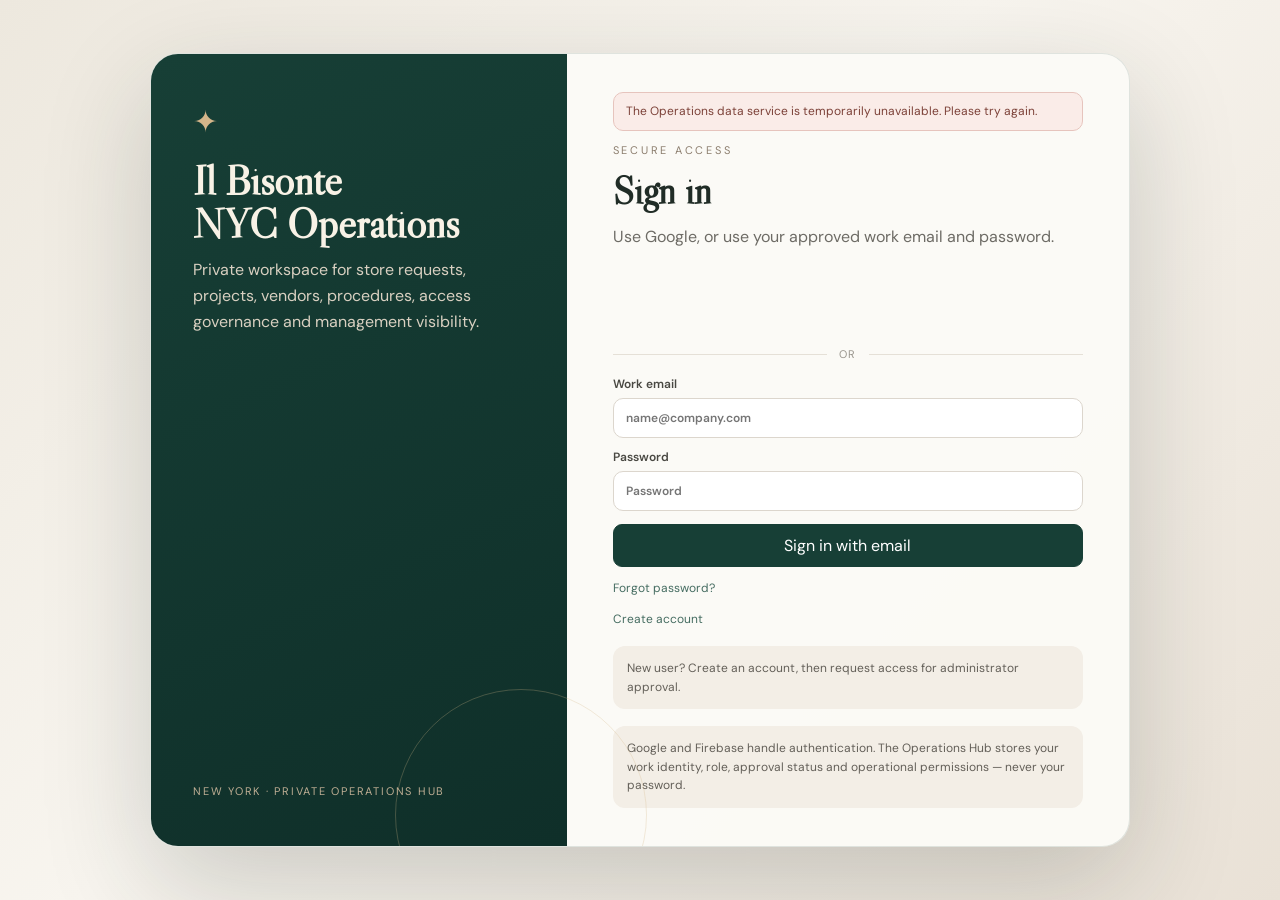
==== index.html @ 98e91f24 "Restore original Pass, Access & Users, notifications and bilingual scripts with simplified workspace" ====
<!doctype html>
<html lang="en">
<head>
  <meta charset="utf-8" />
  <meta name="viewport" content="width=device-width, initial-scale=1" />
  <meta name="theme-color" content="#173f36" />
  <meta name="mobile-web-app-capable" content="yes" />
  <meta name="apple-mobile-web-app-capable" content="yes" />
  <meta name="apple-mobile-web-app-status-bar-style" content="default" />
  <meta name="apple-mobile-web-app-title" content="IB Operations" />
  <title>Il Bisonte NYC · Store Operations</title>
  <link rel="manifest" href="/manifest.webmanifest" />
  <link rel="icon" href="/icon.svg" type="image/svg+xml" />
  <link rel="apple-touch-icon" href="/icon.svg" />
  <link rel="preconnect" href="https://fonts.googleapis.com">
  <link rel="preconnect" href="https://fonts.gstatic.com" crossorigin>
  <link href="https://fonts.googleapis.com/css2?family=DM+Sans:wght@400;500;600;700&family=Libre+Caslon+Display&display=swap" rel="stylesheet">
  <link rel="stylesheet" href="styles.css" />





  <link rel="stylesheet" href="auth.css" />



  <link rel="stylesheet" href="pm-worklog.css" />







  <link rel="stylesheet" href="notifications.css" />
  <link rel="stylesheet" href="simple-hub.css?v=3" />
</head>
<body>
  <div id="app" class="app-shell">
    <aside class="sidebar">
      <div class="brand">
        <div class="brand-mark">✦</div>
        <div class="brand-name">IL BISONTE</div>
        <div class="brand-sub">NEW YORK</div>
      </div>
      <nav id="sidebarNav" class="sidebar-nav"></nav>
      <div class="sidebar-foot">
        <span>Store Operations</span>
        <small>Production</small>
      </div>
    </aside>

    <main class="main-shell">
      <header class="topbar">
        <div class="search-wrap">
          <span class="search-icon">⌕</span>
          <input id="globalSearch" type="search" placeholder="Cerca attività e segnalazioni…" />
        </div>
        <div class="topbar-actions">
          <span id="environmentBadge" class="env-badge">DEMO</span>
          <label class="role-label" for="roleSelect">View as</label>
          <select id="roleSelect" class="role-select">
            <option value="store_manager">Store Manager</option>
            <option value="project_manager" selected>Project Manager</option>
            <option value="management">Management</option>
          </select>
          <div class="avatar">PF</div>
        </div>
      </header>

      <section id="pageRoot" class="page-root"></section>
    </main>
  </div>

  <div id="modalRoot"></div>
  <div id="toastRoot" class="toast-root"></div>
  <div id="authRoot"></div>

  <script src="https://accounts.google.com/gsi/client" async defer></script>
  <script src="config.js"></script>
  <script src="runtime-stability.js?v=0106"></script>
  <script src="auth.js"></script>
  <script src="signup.js"></script>
  <script src="data-provider.js"></script>

  <script src="access-provider.js"></script>
  <script src="app.js?v=0111"></script>
  <script src="startup-fast.js"></script>
  <script src="role-bootstrap.js?v=0111"></script>








  <script src="pm-worklog.js?v=0110"></script>





  <script src="notifications.js"></script>
  <script src="ui-enhancements.js"></script>
  <script src="pass-vault.js"></script>
  <script src="i18n.js"></script>
  <script src="simple-hub.js?v=3"></script>
</body>
</html>
---- styles.css ----
:root{
  --green:#173f36;--green-2:#254f45;--cream:#f5f1e8;--paper:#fbfaf6;--ink:#171717;--muted:#6f726e;--line:#e5e0d7;--cognac:#9a6039;--soft:#efe9df;--danger:#b84343;--warn:#c88b2e;--ok:#3d7b59;--shadow:0 14px 40px rgba(29,38,33,.08)
}
*{box-sizing:border-box}html,body{margin:0;min-height:100%;background:#ece7dd;color:var(--ink);font-family:'DM Sans',sans-serif}.app-shell{min-height:100vh;display:grid;grid-template-columns:228px 1fr;background:linear-gradient(135deg,#ede8de,#f8f5ef 45%,#ece6dc)}.sidebar{background:linear-gradient(180deg,#173f36,#102f29);color:#f8f2e6;padding:28px 18px 22px;display:flex;flex-direction:column;min-height:100vh;position:sticky;top:0}.brand{text-align:center;padding:8px 8px 30px;border-bottom:1px solid rgba(255,255,255,.12)}.brand-mark{font-size:26px;color:#d5b68a}.brand-name{font-family:'Libre Caslon Display',serif;font-size:24px;letter-spacing:.08em;margin-top:8px}.brand-sub{font-size:10px;letter-spacing:.35em;margin-top:5px;color:#dfd2bd}.sidebar-nav{display:flex;flex-direction:column;gap:7px;padding-top:24px}.nav-btn{border:0;background:transparent;color:#efe9dd;padding:12px 14px;border-radius:10px;text-align:left;font:inherit;display:flex;align-items:center;gap:11px;cursor:pointer}.nav-btn:hover,.nav-btn.active{background:rgba(255,255,255,.12)}.nav-icon{width:20px;text-align:center;opacity:.9}.sidebar-foot{margin-top:auto;padding:18px 10px 0;border-top:1px solid rgba(255,255,255,.12);display:flex;flex-direction:column;gap:5px;color:#d6c7b0}.sidebar-foot small{opacity:.7}.main-shell{min-width:0}.topbar{height:72px;background:rgba(251,250,246,.88);backdrop-filter:blur(12px);border-bottom:1px solid var(--line);display:flex;align-items:center;justify-content:space-between;padding:0 30px;position:sticky;top:0;z-index:8}.search-wrap{width:min(520px,48vw);position:relative}.search-wrap input{width:100%;padding:12px 16px 12px 40px;border:1px solid var(--line);border-radius:10px;background:#f8f5ef;font:inherit;outline:none}.search-wrap input:focus{border-color:#a6b7b1;box-shadow:0 0 0 3px rgba(23,63,54,.08)}.search-icon{position:absolute;left:14px;top:8px;font-size:23px;color:#6a6d69}.topbar-actions{display:flex;align-items:center;gap:10px}.env-badge{font-size:10px;letter-spacing:.18em;background:#e8e1d6;padding:7px 9px;border-radius:999px}.role-label{font-size:12px;color:var(--muted)}.role-select{border:1px solid var(--line);border-radius:9px;padding:9px 12px;background:white}.avatar{width:38px;height:38px;border-radius:50%;display:grid;place-items:center;background:#2d2f2d;color:#fff;font-weight:700}.page-root{padding:34px;max-width:1500px;margin:0 auto}.eyebrow{text-transform:uppercase;letter-spacing:.28em;font-size:11px;color:#8b7d6d;margin-bottom:8px}.page-title{font-family:'Libre Caslon Display',serif;font-size:54px;line-height:1;margin:0}.page-subtitle{margin:8px 0 0;color:#766f65}.page-head{display:flex;align-items:flex-end;justify-content:space-between;gap:20px;margin-bottom:26px}.date-card{border-left:1px solid var(--line);padding-left:20px;color:#4b4b48}.grid{display:grid;gap:16px}.grid-4{grid-template-columns:repeat(4,minmax(0,1fr))}.grid-3{grid-template-columns:repeat(3,minmax(0,1fr))}.grid-2{grid-template-columns:repeat(2,minmax(0,1fr))}.stat-card,.panel,.action-card{background:rgba(251,250,246,.92);border:1px solid var(--line);border-radius:14px;box-shadow:var(--shadow)}.stat-card{padding:20px}.stat-top{display:flex;justify-content:space-between;align-items:center}.stat-value{font-family:'Libre Caslon Display',serif;font-size:38px}.stat-label{margin-top:2px;color:#363735}.trend{font-size:12px;margin-top:11px;color:var(--muted)}.trend.up{color:var(--ok)}.trend.down{color:var(--danger)}.panel{padding:20px}.panel-head{display:flex;align-items:center;justify-content:space-between;margin-bottom:16px}.panel h3{font-family:'Libre Caslon Display',serif;font-size:25px;margin:0}.muted{color:var(--muted)}.table-wrap{overflow:auto}.data-table{width:100%;border-collapse:collapse;font-size:13px}.data-table th{font-size:11px;text-transform:uppercase;letter-spacing:.08em;color:#75766f;text-align:left;padding:10px;border-bottom:1px solid var(--line)}.data-table td{padding:12px 10px;border-bottom:1px solid var(--line)}.pill{display:inline-flex;align-items:center;padding:5px 9px;border-radius:999px;font-size:11px;font-weight:700;background:#ebe8e1}.pill.high,.pill.urgent,.pill.at-risk{background:#f6dddd;color:#873232}.pill.medium,.pill.pending{background:#f5e8c9;color:#8b681c}.pill.low,.pill.completed,.pill.on-track,.pill.resolved{background:#dfeee4;color:#2c6b49}.pill.in-progress,.pill.review{background:#e1e8ef;color:#3f5e78}.activity-list,.simple-list{list-style:none;margin:0;padding:0}.activity-item,.simple-row{display:flex;align-items:flex-start;gap:12px;padding:12px 0;border-bottom:1px solid var(--line)}.activity-item:last-child,.simple-row:last-child{border-bottom:0}.dot{width:10px;height:10px;border-radius:50%;background:var(--green);margin-top:5px;flex:0 0 auto}.row-main{flex:1}.row-title{font-weight:600}.row-sub{font-size:12px;color:var(--muted);margin-top:2px}.row-meta{font-size:11px;color:#989890}.hero-actions{display:grid;grid-template-columns:1fr 1fr;gap:16px;margin-bottom:18px}.action-card{padding:22px;cursor:pointer;transition:.2s ease;border:0;text-align:left}.action-card:hover{transform:translateY(-2px);box-shadow:0 18px 44px rgba(29,38,33,.13)}.action-card.cognac{background:linear-gradient(135deg,#9a6039,#7d492e);color:white}.action-card.green{background:linear-gradient(135deg,#274f45,#173f36);color:white}.action-title{font-family:'Libre Caslon Display',serif;font-size:28px}.action-sub{opacity:.78;margin-top:4px}.kanban{display:grid;grid-template-columns:repeat(4,minmax(220px,1fr));gap:12px;overflow:auto}.kanban-col{background:#f0ece4;border-radius:12px;padding:12px;min-height:330px}.kanban-col h4{margin:3px 3px 12px;font-size:13px}.kanban-card{background:#fff;border:1px solid var(--line);border-left:3px solid var(--green);border-radius:9px;padding:12px;margin-bottom:10px;box-shadow:0 5px 14px rgba(30,30,25,.04)}.kanban-title{font-weight:700;font-size:13px}.kanban-sub{font-size:11px;color:var(--muted);margin:4px 0 9px}.workflow{display:flex;align-items:flex-start;justify-content:space-between;gap:10px;overflow:auto;padding:6px 0}.workflow-step{min-width:105px;text-align:center}.workflow-circle{width:48px;height:48px;border-radius:50%;display:grid;place-items:center;background:var(--green);color:#fff;margin:0 auto 8px;font-weight:700}.workflow-step span{font-size:12px;font-weight:700}.workflow-step small{display:block;color:var(--muted);margin-top:3px}.workflow-arrow{padding-top:17px;color:#9c9589}.empty{padding:30px;text-align:center;color:var(--muted)}.toolbar{display:flex;gap:9px;flex-wrap:wrap}.btn{border:1px solid var(--line);background:#fff;color:#252723;padding:10px 14px;border-radius:9px;font:inherit;cursor:pointer}.btn:hover{background:#f4f1ea}.btn.primary{background:var(--green);border-color:var(--green);color:#fff}.btn.cognac{background:var(--cognac);border-color:var(--cognac);color:#fff}.modal-backdrop{position:fixed;inset:0;background:rgba(12,19,16,.55);display:grid;place-items:center;padding:20px;z-index:50}.modal{width:min(680px,94vw);background:#fbfaf6;border-radius:16px;box-shadow:0 25px 80px rgba(0,0,0,.28);padding:24px}.modal-head{display:flex;justify-content:space-between;align-items:center;margin-bottom:18px}.modal h2{font-family:'Libre Caslon Display',serif;font-size:34px;margin:0}.icon-btn{border:0;background:transparent;font-size:24px;cursor:pointer}.form-grid{display:grid;grid-template-columns:1fr 1fr;gap:14px}.field{display:flex;flex-direction:column;gap:7px}.field.full{grid-column:1/-1}.field label{font-size:12px;font-weight:700;color:#555750}.field input,.field select,.field textarea{border:1px solid var(--line);border-radius:9px;padding:11px 12px;font:inherit;background:white}.field textarea{min-height:120px;resize:vertical}.modal-actions{display:flex;justify-content:flex-end;gap:9px;margin-top:20px}.toast-root{position:fixed;right:24px;bottom:24px;z-index:80}.toast{background:#173f36;color:white;padding:12px 16px;border-radius:10px;box-shadow:var(--shadow);margin-top:8px}.metric-row{display:grid;grid-template-columns:repeat(3,1fr);gap:14px}.metric-box{background:#f3eee6;border-radius:12px;padding:16px}.metric-box strong{font-family:'Libre Caslon Display',serif;font-size:30px}.split{display:grid;grid-template-columns:1.35fr 1fr;gap:16px}.store-card{background:linear-gradient(140deg,#f1e6d9,#f7f4ed);padding:18px;border-radius:12px;border:1px solid var(--line)}.store-badge{display:inline-flex;gap:7px;align-items:center;font-size:12px}.store-badge i{width:8px;height:8px;background:var(--ok);border-radius:50%}.decision-banner{padding:14px;border-radius:10px;background:#f6e8d5;border:1px solid #ead0ae;margin-bottom:10px}.decision-banner strong{display:block}.footer-note{margin-top:24px;color:#8b8b85;font-size:11px;text-transform:uppercase;letter-spacing:.14em}
@media(max-width:1100px){.grid-4{grid-template-columns:repeat(2,1fr)}.split{grid-template-columns:1fr}.kanban{grid-template-columns:repeat(2,minmax(260px,1fr))}}@media(max-width:760px){.app-shell{grid-template-columns:1fr}.sidebar{position:relative;min-height:auto}.sidebar-nav{display:grid;grid-template-columns:repeat(2,1fr)}.topbar{position:relative;padding:10px 16px;height:auto;gap:12px;align-items:stretch;flex-direction:column}.search-wrap{width:100%}.page-root{padding:20px}.page-head{align-items:flex-start;flex-direction:column}.page-title{font-size:42px}.grid-4,.grid-3,.grid-2,.hero-actions,.form-grid,.metric-row{grid-template-columns:1fr}.kanban{grid-template-columns:1fr}.topbar-actions{justify-content:space-between;flex-wrap:wrap}}
---- auth.css ----
/* v0.6 authentication and access gate */
.auth-overlay{position:fixed;inset:0;z-index:1000;background:linear-gradient(135deg,#ede8de 0%,#f8f5ef 45%,#e9e1d6 100%);display:grid;place-items:center;padding:24px}.auth-shell{width:min(980px,96vw);min-height:590px;background:rgba(251,250,246,.97);border:1px solid rgba(23,63,54,.12);border-radius:28px;box-shadow:0 36px 110px rgba(29,38,33,.20);display:grid;grid-template-columns:minmax(280px,.85fr) minmax(390px,1.15fr);overflow:hidden}.auth-brand{background:linear-gradient(155deg,#173f36,#0f2f29);color:#f8f2e6;padding:48px 42px;display:flex;flex-direction:column;justify-content:space-between;position:relative}.auth-brand:after{content:'';position:absolute;right:-80px;bottom:-95px;width:250px;height:250px;border:1px solid rgba(213,182,138,.28);border-radius:50%}.auth-brand-mark{font-size:30px;color:#d5b68a}.auth-brand h1{font-family:'Libre Caslon Display',serif;font-size:42px;line-height:1.02;margin:18px 0 12px}.auth-brand p{color:#d9d0c1;line-height:1.65;margin:0}.auth-brand-foot{font-size:11px;letter-spacing:.16em;text-transform:uppercase;color:#bfae94}.auth-panel{padding:46px 46px 38px;display:flex;flex-direction:column;justify-content:center}.auth-eyebrow{font-size:11px;letter-spacing:.25em;text-transform:uppercase;color:#8b7d6d;margin-bottom:10px}.auth-panel h2{font-family:'Libre Caslon Display',serif;font-size:38px;margin:0 0 10px}.auth-panel>p{color:#6d6b65;line-height:1.6;margin:0 0 24px}.auth-google-host{min-height:42px;margin:4px 0 12px}.auth-separator{display:flex;align-items:center;gap:12px;color:#99958d;font-size:11px;text-transform:uppercase;letter-spacing:.12em;margin:15px 0}.auth-separator:before,.auth-separator:after{content:'';height:1px;background:#e5e0d7;flex:1}.auth-demo-grid{display:grid;grid-template-columns:1fr 1fr;gap:10px}.auth-demo-btn{border:1px solid #dfd7cc;background:#fff;border-radius:12px;padding:13px 14px;text-align:left;cursor:pointer;font:inherit}.auth-demo-btn:hover{border-color:#9fb2aa;background:#f5f1e8}.auth-demo-btn strong{display:block;font-size:13px}.auth-demo-btn span{font-size:11px;color:#77756f}.auth-note{margin-top:17px;padding:13px 14px;border-radius:12px;background:#f3eee6;color:#635f58;font-size:12px;line-height:1.55}.auth-actions{display:flex;gap:9px;flex-wrap:wrap;margin-top:18px}.auth-actions .btn{flex:0 0 auto}.auth-user-card{display:flex;align-items:center;gap:14px;padding:16px;border:1px solid #e5e0d7;border-radius:14px;background:white;margin:10px 0}.auth-user-avatar{width:48px;height:48px;border-radius:50%;display:grid;place-items:center;background:#173f36;color:white;font-weight:700}.auth-user-main{flex:1}.auth-user-main strong{display:block}.auth-user-main span{font-size:12px;color:#77756f}.auth-status{padding:5px 9px;border-radius:999px;font-size:11px;font-weight:700}.auth-status.pending{background:#f5e8c9;color:#8b681c}.auth-status.approved{background:#dfeee4;color:#2c6b49}.auth-status.rejected{background:#f6dddd;color:#873232}.auth-config-warning{border:1px solid #e2c9a6;background:#f8efe2;padding:14px;border-radius:12px;font-size:12px;color:#705f4d;line-height:1.55}.auth-hidden{display:none!important}.auth-topbar-user{display:flex;align-items:center;gap:8px}.auth-signout{border:1px solid var(--line);background:white;border-radius:9px;padding:8px 10px;font:inherit;font-size:12px;cursor:pointer}.auth-signout:hover{background:var(--cream)}
.auth-email-form{display:grid;gap:11px}.auth-email-form label{display:grid;gap:6px;color:#494842;font-size:12px;font-weight:600}.auth-email-form input{width:100%;box-sizing:border-box;border:1px solid #dcd6cd;background:#fff;border-radius:10px;padding:11px 12px;font:inherit;color:#272722;outline:none}.auth-email-form input:focus{border-color:#779488;box-shadow:0 0 0 3px rgba(23,63,54,.08)}.auth-email-submit{width:100%;justify-content:center;margin-top:2px}.auth-reset-link{border:0;background:transparent;padding:2px 0;color:#456c61;font:inherit;font-size:12px;text-align:left;cursor:pointer}.auth-reset-link:hover{text-decoration:underline}.auth-inline-error{border:1px solid #e6c4bd;background:#faece8;color:#7c4138;border-radius:10px;padding:10px 12px;font-size:12px;line-height:1.45;margin:-8px 0 12px}.auth-loading{display:flex;align-items:center;gap:12px;padding:16px;border:1px solid #e2ddd4;background:#fff;border-radius:12px;color:#44534d}.auth-loading span{width:17px;height:17px;border-radius:50%;border:2px solid #c8d4cf;border-top-color:#173f36;animation:authspin .8s linear infinite}.auth-loading strong{font-size:13px}@keyframes authspin{to{transform:rotate(360deg)}}
@media(max-width:760px){.auth-overlay{padding:0}.auth-shell{width:100%;min-height:100vh;border-radius:0;grid-template-columns:1fr}.auth-brand{padding:30px 24px;min-height:210px}.auth-brand h1{font-size:33px}.auth-brand p{max-width:520px}.auth-brand-foot{display:none}.auth-panel{padding:30px 22px 36px;justify-content:flex-start}.auth-panel h2{font-size:32px}.auth-demo-grid{grid-template-columns:1fr}}
---- pm-worklog.css ----
.pmw-toolbar{display:flex;align-items:end;gap:12px;margin-bottom:16px;flex-wrap:wrap}.pmw-toolbar>div:first-child{display:flex;flex-direction:column;gap:6px}.pmw-toolbar label{font-size:12px;font-weight:700;color:#53605c}.pmw-toolbar select,.pmw-field input,.pmw-field select,.pmw-field textarea{border:1px solid #d9ddd9;border-radius:10px;background:#fff;padding:10px 12px;font:inherit;color:#1f2926}.pmw-toolbar select{min-width:160px}.pmw-source{display:flex;align-items:center;gap:7px;color:#6f7976;font-size:12px;margin-right:auto;padding-bottom:10px}.pmw-dot{width:8px;height:8px;border-radius:50%;background:#173f36}.pmw-kpis{display:grid;grid-template-columns:repeat(4,minmax(0,1fr));gap:12px;margin-bottom:16px}.pmw-kpi{background:#fff;border:1px solid #e2e4e0;border-radius:16px;padding:18px;box-shadow:0 5px 18px rgba(22,50,44,.05)}.pmw-kpi span{display:block;color:#68736f;font-size:12px;font-weight:700;text-transform:uppercase;letter-spacing:.04em}.pmw-kpi strong{display:block;font-size:29px;line-height:1.05;color:#173f36;margin:7px 0}.pmw-kpi small{color:#7b8581}.pmw-grid{display:grid;grid-template-columns:minmax(0,2.7fr) minmax(260px,1fr);gap:16px}.pmw-side{align-self:start}.pmw-table-wrap{overflow:auto}.pmw-table{width:100%;border-collapse:collapse;min-width:970px}.pmw-table th{font-size:11px;text-transform:uppercase;letter-spacing:.04em;color:#68736f;text-align:left;border-bottom:1px solid #e5e7e4;padding:11px 10px}.pmw-table td{padding:13px 10px;border-bottom:1px solid #eef0ed;vertical-align:top;font-size:13px}.pmw-table td small{display:block;color:#7c8582;margin-top:4px;max-width:270px}.pmw-chip{display:inline-flex;background:#edf3f0;border-radius:999px;padding:4px 8px;color:#173f36;font-size:11px;font-weight:700;white-space:nowrap}.pmw-actions{display:flex;gap:6px}.pmw-actions .btn{padding:6px 8px;font-size:11px}.pmw-break-row{display:flex;justify-content:space-between;gap:12px;padding:11px 0;border-bottom:1px solid #eceeeb;color:#525d59}.pmw-break-row strong{color:#173f36}.pmw-note{margin-top:20px;background:#f7f4ed;border:1px solid #e8dfcf;border-radius:12px;padding:14px}.pmw-note strong{color:#7a4a2f}.pmw-note p{font-size:12px;color:#6b655f;line-height:1.5;margin:6px 0 0}.pmw-empty,.pmw-loading,.pmw-error{padding:24px;text-align:center;color:#77807d}.pmw-error{color:#8b2e2e}.pmw-modal{position:fixed;inset:0;background:rgba(14,26,22,.54);display:flex;align-items:center;justify-content:center;padding:20px;z-index:9999}.pmw-modal-card{width:min(860px,100%);max-height:92vh;overflow:auto;background:#fbfbf8;border-radius:20px;box-shadow:0 24px 70px rgba(0,0,0,.25);padding:22px}.pmw-modal-head{display:flex;justify-content:space-between;align-items:start;margin-bottom:18px}.pmw-modal-head h2{margin:4px 0 0;color:#173f36}.pmw-close{border:0;background:#ecefeb;border-radius:50%;width:36px;height:36px;font-size:24px;cursor:pointer;color:#46504c}.pmw-form{display:grid;grid-template-columns:repeat(2,minmax(0,1fr));gap:13px}.pmw-field{display:flex;flex-direction:column;gap:6px}.pmw-field.wide{grid-column:1/-1}.pmw-field>span{font-size:12px;font-weight:700;color:#58635f}.pmw-field textarea{resize:vertical}.pmw-form-actions{grid-column:1/-1;display:flex;justify-content:flex-end;gap:10px;margin-top:4px;padding-top:14px;border-top:1px solid #e6e8e5}@media(max-width:1100px){.pmw-kpis{grid-template-columns:repeat(2,1fr)}.pmw-grid{grid-template-columns:1fr}.pmw-side{order:-1}}@media(max-width:640px){.pmw-kpis{grid-template-columns:1fr}.pmw-form{grid-template-columns:1fr}.pmw-field.wide{grid-column:auto}.pmw-modal{padding:0;align-items:stretch}.pmw-modal-card{max-height:100vh;border-radius:0;padding:18px}.pmw-toolbar{align-items:stretch}.pmw-toolbar .btn.primary{width:100%}.pmw-source{width:100%;padding-bottom:0}}
---- notifications.css ----
.notification-tools{display:flex;align-items:center;gap:8px}.icon-btn{position:relative;border:1px solid rgba(23,63,54,.16);background:#fff;color:#173f36;border-radius:12px;min-width:40px;height:40px;padding:0 12px;display:inline-flex;align-items:center;justify-content:center;gap:7px;cursor:pointer;font:600 13px/1 'DM Sans',sans-serif}.icon-btn:hover{background:#f5f1e8}.notification-count{position:absolute;right:-5px;top:-5px;min-width:19px;height:19px;border-radius:50%;padding:0 5px;display:flex;align-items:center;justify-content:center;background:#9a3f31;color:#fff;font-size:10px;border:2px solid #fff}.notification-count:empty{display:none}.access-btn{white-space:nowrap}.notification-list{display:grid;gap:10px;max-height:54vh;overflow:auto;padding-right:3px}.notification-item{border:1px solid rgba(23,63,54,.12);border-radius:14px;padding:13px 14px;background:#fff;display:grid;grid-template-columns:10px 1fr auto;gap:11px;align-items:start}.notification-item.unread{background:#faf6ed;border-color:rgba(154,96,57,.25)}.notification-dot{width:8px;height:8px;border-radius:50%;background:#9a6039;margin-top:6px}.notification-item:not(.unread) .notification-dot{background:#c9c5bc}.notification-title{font-weight:700;color:#193f36;margin-bottom:4px}.notification-message{font-size:13px;color:#5e625f;line-height:1.45}.notification-time{font-size:11px;color:#8b8f8c;white-space:nowrap}.modal-actions-row{display:flex;gap:8px;justify-content:flex-end;flex-wrap:wrap;margin-top:16px}.access-form{display:grid;gap:13px}.access-form label{font-size:12px;font-weight:700;color:#334c46;display:grid;gap:6px}.access-form input,.access-form select{border:1px solid rgba(23,63,54,.18);border-radius:10px;padding:11px 12px;font:14px 'DM Sans',sans-serif;background:#fff;color:#173f36}.users-summary{display:grid;grid-template-columns:repeat(3,minmax(0,1fr));gap:12px;margin-bottom:16px}.user-card-stat{border:1px solid rgba(23,63,54,.12);border-radius:14px;background:#fff;padding:15px}.user-card-stat strong{font-family:'Libre Caslon Display',serif;font-size:28px;display:block;color:#173f36}.approval-actions{display:flex;gap:7px;flex-wrap:wrap}.btn.approve{background:#173f36;color:#fff}.btn.reject{background:#fff1ee;color:#8a352c;border-color:#e1bdb5}.status-pending{color:#9a6039;font-weight:700}.status-approved{color:#2f6a55;font-weight:700}.status-rejected{color:#8a352c;font-weight:700}.pwa-status{padding:10px 12px;border-radius:12px;background:#f5f1e8;color:#4e5d58;font-size:12px;line-height:1.45;margin-top:12px}.install-hint{font-size:12px;color:#737a77}.topbar-actions{flex-wrap:wrap}@media(max-width:850px){.users-summary{grid-template-columns:1fr}.access-btn .access-label{display:none}.icon-btn{min-width:38px;padding:0 9px}.topbar-actions{gap:6px}.notification-item{grid-template-columns:10px 1fr}.notification-time{grid-column:2}}
---- simple-hub.css ----
/* Il Bisonte NYC — simple store workspace, September 2026 */
:root{--ib-ink:#202c26;--ib-deep:#193e32;--ib-soft:#edf0e9;--ib-line:#e3e6df;--ib-gold:#b98355;--ib-muted:#68756c}
body{background:#f5f6f2;color:var(--ib-ink)}
.app-shell{grid-template-columns:224px minmax(0,1fr);background:#f5f6f2}
.sidebar{background:var(--ib-deep);padding:27px 16px;box-shadow:none}
.brand{padding:7px 7px 23px;cursor:pointer;text-align:left;border-bottom-color:rgba(255,255,255,.15)}
.brand-mark{display:inline-grid;place-items:center;width:36px;height:36px;border-radius:12px;background:#d1af7b;color:#183e32;font-size:21px}
.brand-name{font-size:25px;letter-spacing:.04em;margin-top:17px}
.brand-sub{letter-spacing:.2em;margin-top:7px}
.sidebar-nav{gap:7px;padding-top:22px}
.nav-btn{width:100%;font-size:14px;font-weight:600;line-height:1.2;border-radius:11px;padding:12px 13px;transition:background .16s}
.nav-btn.active{background:#f1eee5;color:#173f36}
.nav-btn:hover:not(.active){background:rgba(255,255,255,.12)}
.nav-icon{display:inline-flex;width:23px;justify-content:center;font-size:19px}
.sidebar-foot{font-size:11px;line-height:1.6}
.main-shell{background:#f5f6f2}
.topbar{background:#fff;height:70px;box-shadow:none;padding:0 clamp(18px,3vw,42px);z-index:12}
.search-wrap{width:min(460px,46vw)}
.search-wrap input{background:#f6f7f4;border-color:#e4e7e0;border-radius:12px}
.env-badge{background:#ecf2ec;color:#456a54;font-weight:700;letter-spacing:.06em}
.page-root{padding:clamp(18px,3vw,42px);max-width:1400px;margin:0 auto}
.simple-head{display:flex;justify-content:space-between;align-items:end;gap:20px;margin-bottom:24px}
.simple-head h1{font:normal clamp(34px,4vw,52px)/1.05 'Libre Caslon Display',Georgia,serif;margin:4px 0 8px;color:var(--ib-deep)}
.simple-head p{margin:0;color:var(--ib-muted);line-height:1.5}
.simple-eyebrow{color:#a16b43;font-weight:800;letter-spacing:.16em;text-transform:uppercase;font-size:10px}
.simple-quick{display:flex;gap:9px;flex-wrap:wrap}
.simple-button{border:1px solid #d7ddd5;background:white;color:var(--ib-deep);font:600 13px 'DM Sans',sans-serif;border-radius:10px;padding:11px 15px;cursor:pointer;text-decoration:none;display:inline-flex;align-items:center;gap:7px;justify-content:center}
.simple-button:hover{border-color:#97b3a5;background:#f4f8f4}
.simple-button:focus-visible,.nav-btn:focus-visible,.simple-tab:focus-visible{outline:3px solid #9cb8a4;outline-offset:2px}
.simple-button.primary{color:white;background:var(--ib-deep);border-color:var(--ib-deep)}
.simple-button.primary:hover{background:#285545}
.simple-button:disabled{opacity:.55;cursor:not-allowed}
.simple-grid{display:grid;grid-template-columns:repeat(12,minmax(0,1fr));gap:15px}
.simple-card{background:white;border:1px solid var(--ib-line);border-radius:17px;padding:21px;min-width:0;box-shadow:0 5px 22px rgba(27,55,37,.025)}
.simple-card h2,.simple-card h3{font-size:18px;line-height:1.25;margin:0 0 7px;color:var(--ib-deep)}
.simple-card p{margin:0;color:var(--ib-muted);line-height:1.55;font-size:13px}
.simple-card.full{grid-column:span 12}.simple-card.half{grid-column:span 6}.simple-card.third{grid-column:span 4}.simple-card.quarter{grid-column:span 3}
.simple-card-head{display:flex;align-items:center;justify-content:space-between;gap:12px;margin-bottom:15px}
.simple-hero{grid-column:span 8;background:var(--ib-deep);border-color:var(--ib-deep);color:white;padding:28px;min-height:180px;display:flex;flex-direction:column;justify-content:space-between;position:relative;overflow:hidden}
.simple-hero:after{content:'✦';position:absolute;right:33px;bottom:-60px;font-size:230px;color:rgba(255,255,255,.05);pointer-events:none}
.simple-hero h2{color:white;font:normal 35px/1.1 'Libre Caslon Display',Georgia,serif;max-width:490px;margin:4px 0 9px}
.simple-hero p{color:#deebe2;max-width:500px}
.simple-hero .simple-button{position:relative;z-index:1;align-self:start;margin-top:20px}
.simple-summary{grid-column:span 4;display:grid;gap:10px;padding:18px}
.simple-summary .summary-row{display:flex;align-items:center;justify-content:space-between;padding:9px 5px;border-bottom:1px solid var(--ib-line);font-size:13px}
.simple-summary .summary-row:last-child{border:0}
.summary-num{font-size:23px;font-weight:700;color:var(--ib-deep)}
.simple-list{display:grid;gap:10px}
.simple-task{display:flex;gap:12px;align-items:flex-start;justify-content:space-between;padding:14px;border:1px solid var(--ib-line);border-radius:12px;background:#fff}
.simple-task-main{min-width:0;flex:1}
.simple-task-title{font-weight:700;font-size:14px;color:var(--ib-ink);overflow-wrap:anywhere}
.simple-task-meta{margin-top:6px;font-size:12px;color:var(--ib-muted);line-height:1.5}
.simple-task-actions{display:flex;flex-wrap:wrap;gap:7px;align-items:center;justify-content:end}
.simple-task-actions .simple-button{padding:7px 10px;font-size:12px}
.simple-chip{display:inline-flex;align-items:center;gap:5px;border-radius:999px;background:#eaf2e9;color:#356547;font-size:11px;font-weight:700;padding:5px 9px;white-space:nowrap}
.simple-chip.wait{background:#fff1dc;color:#875d27}.simple-chip.done{background:#e6f3eb;color:#286746}.simple-chip.open{background:#eaf0f8;color:#3e6181}
.simple-chip.muted{background:#f0f1ef;color:#5d6861}
.simple-toolbar{display:flex;align-items:center;justify-content:space-between;gap:12px;flex-wrap:wrap;margin:0 0 16px}
.simple-tabs{display:flex;gap:7px;flex-wrap:wrap}
.simple-tab{border:1px solid var(--ib-line);background:#fff;border-radius:999px;padding:8px 12px;color:#58685e;font:600 12px 'DM Sans',sans-serif;cursor:pointer}
.simple-tab.active{color:white;background:var(--ib-deep);border-color:var(--ib-deep)}
.simple-count{color:var(--ib-muted);font-size:12px}
.simple-vendors{display:grid;grid-template-columns:repeat(2,minmax(0,1fr));gap:15px}
.simple-vendor{position:relative;display:flex;flex-direction:column;gap:13px}
.simple-vendor-top{display:flex;gap:12px;align-items:center}
.simple-vendor-icon{width:45px;height:45px;border-radius:13px;background:#eaf0e9;display:grid;place-items:center;color:var(--ib-deep);font-weight:900;font-size:18px;flex-shrink:0}
.simple-vendor strong{font-size:18px;color:var(--ib-deep)}
.simple-vendor small{font-size:12px;color:var(--ib-muted)}
.simple-vendor .contact-line{font-size:13px;line-height:1.5}
.simple-vendor .vendor-foot{margin-top:auto;display:flex;gap:8px;flex-wrap:wrap}
.simple-vendor .vendor-note{background:#f5f6f3;border-radius:10px;padding:11px 12px;color:#516057;font-size:12px;line-height:1.5}
.simple-systems{display:grid;grid-template-columns:repeat(3,minmax(0,1fr));gap:12px}
.simple-system{border:1px solid var(--ib-line);border-radius:13px;background:#fff;padding:16px;min-width:0}
.simple-system h3{font-size:15px;margin:0 0 6px;color:var(--ib-deep)}
.simple-system p{font-size:12px;color:var(--ib-muted);line-height:1.5;margin:0 0 9px;overflow-wrap:anywhere}
.simple-empty{background:#fff;border:1px dashed #cdd9ce;border-radius:12px;padding:25px;text-align:center;color:#64736a;font-size:13px;line-height:1.6}
.simple-modal-cover{position:fixed;inset:0;z-index:100;background:rgba(17,35,25,.56);display:grid;place-items:center;padding:16px}
.simple-modal{width:min(600px,96vw);max-height:min(90vh,850px);overflow:auto;background:#fff;border-radius:19px;padding:25px;box-shadow:0 24px 70px rgba(0,0,0,.19)}
.simple-modal-head{display:flex;justify-content:space-between;align-items:center;gap:14px;margin-bottom:17px}
.simple-modal h2{font:normal 30px 'Libre Caslon Display',Georgia,serif;color:var(--ib-deep);margin:0}
.simple-form{display:grid;grid-template-columns:repeat(2,minmax(0,1fr));gap:14px}
.simple-field{display:grid;gap:6px;min-width:0;color:#44534b;font-size:12px;font-weight:700}
.simple-field.wide{grid-column:1/-1}
.simple-field input,.simple-field select,.simple-field textarea{width:100%;border:1px solid #d8e0d7;border-radius:9px;padding:11px;color:#28382d;background:white;font:normal 13px 'DM Sans',sans-serif}
.simple-field textarea{min-height:85px;resize:vertical}
.simple-form-footer{display:flex;gap:8px;justify-content:flex-end;grid-column:1/-1;margin-top:6px}
.simple-footer{font-size:11px;color:#819087;margin:23px 0 8px}
.page-back{color:var(--ib-deep)}
.pmw-grid,.pmw-kpis{min-width:0}
@media(max-width:1030px){.simple-hero{grid-column:span 12}.simple-summary{grid-column:span 12}.simple-card.third{grid-column:span 6}.simple-card.quarter{grid-column:span 6}.simple-systems{grid-template-columns:repeat(2,minmax(0,1fr))}}
@media(max-width:760px){.app-shell{display:block}.sidebar{position:static;min-height:auto;padding:15px 16px 9px}.brand{display:flex;align-items:center;gap:9px;padding:0 0 11px;border:0}.brand-mark{width:28px;height:28px;font-size:15px}.brand-name{font-size:18px;margin:0}.brand-sub{display:none}.sidebar-nav{display:flex;flex-direction:row;overflow-x:auto;gap:4px;padding:0 0 4px}.nav-btn{width:auto;flex:0 0 auto;padding:9px 10px;font-size:12px}.nav-icon{width:auto;font-size:14px}.sidebar-foot{display:none}.topbar{height:56px;padding:0 16px}.search-wrap{width:min(52vw,290px)}.search-wrap input{padding:9px 11px 9px 32px;font-size:12px}.search-icon{top:5px;left:10px}.env-badge,.role-label,.role-select{display:none}.page-root{padding:19px 14px}.simple-head{align-items:start;flex-direction:column;gap:14px}.simple-card{padding:16px}.simple-card.half,.simple-card.third,.simple-card.quarter{grid-column:span 12}.simple-hero{padding:20px;min-height:175px}.simple-hero h2{font-size:29px}.simple-vendors,.simple-systems{grid-template-columns:1fr}.simple-task{flex-direction:column}.simple-task-actions{width:100%;justify-content:flex-start}.simple-form{grid-template-columns:1fr}.simple-field{grid-column:1/-1}.simple-form-footer{flex-wrap:wrap}}
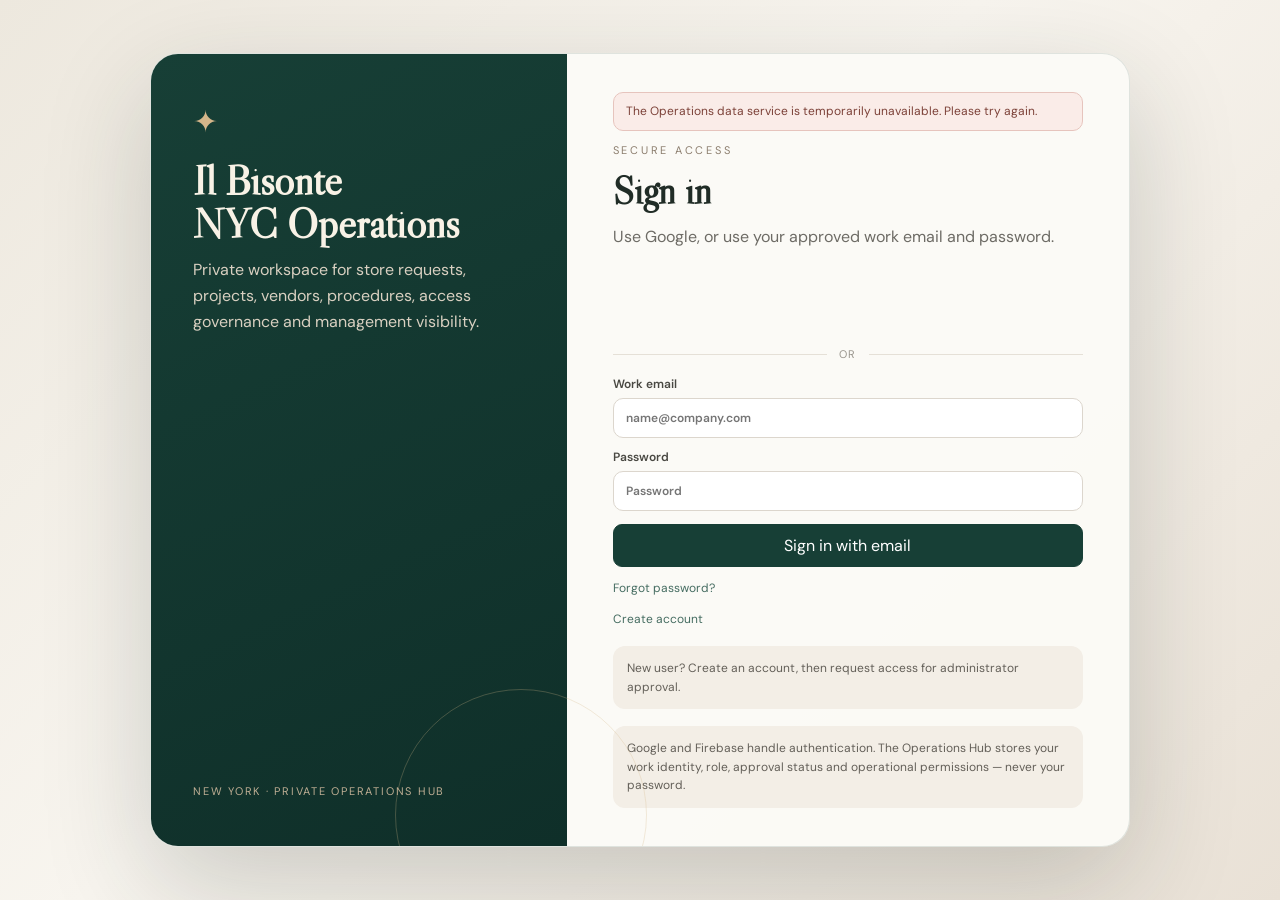
==== commit c7d1adf2: "Load restored authentication, Pass and language styling" ====
--- a/index.html
+++ b/index.html
@@ -35,6 +35,10 @@
 
   <link rel="stylesheet" href="notifications.css" />
   <link rel="stylesheet" href="simple-hub.css?v=3" />
+  <link rel="stylesheet" href="access-modal.css" />
+  <link rel="stylesheet" href="ui-enhancements.css" />
+  <link rel="stylesheet" href="pass-vault.css" />
+  <link rel="stylesheet" href="i18n.css" />
 </head>
 <body>
   <div id="app" class="app-shell">
--- a/access-modal.css
+++ b/access-modal.css
@@ -0,0 +1 @@
+.ib-overlay{position:fixed;inset:0;z-index:1000;background:rgba(20,31,28,.48);backdrop-filter:blur(5px);display:flex;align-items:center;justify-content:center;padding:20px}.ib-dialog{width:min(760px,96vw);max-height:90vh;overflow:hidden;background:#fdfbf7;border:1px solid rgba(23,63,54,.14);border-radius:20px;box-shadow:0 24px 80px rgba(0,0,0,.24);display:flex;flex-direction:column}.ib-dialog-head{padding:20px 22px 15px;border-bottom:1px solid rgba(23,63,54,.1);display:flex;align-items:flex-start;justify-content:space-between;gap:20px}.ib-dialog-head h2{font:400 30px/1.05 'Libre Caslon Display',serif;color:#173f36;margin:4px 0 0}.ib-close{width:36px;height:36px;border:0;border-radius:50%;background:#f1ece3;color:#173f36;font-size:25px;line-height:1;cursor:pointer}.ib-dialog-body{padding:20px 22px;overflow:auto}.ib-dialog-foot{padding:14px 22px;border-top:1px solid rgba(23,63,54,.1);display:flex;justify-content:flex-end;gap:8px;flex-wrap:wrap;background:#f8f4ec}.notification-item{width:100%;text-align:left;cursor:pointer;font-family:'DM Sans',sans-serif}@media(max-width:650px){.ib-overlay{padding:0;align-items:flex-end}.ib-dialog{width:100%;max-height:94vh;border-radius:20px 20px 0 0}.ib-dialog-head,.ib-dialog-body,.ib-dialog-foot{padding-left:16px;padding-right:16px}}
--- a/ui-enhancements.css
+++ b/ui-enhancements.css
@@ -0,0 +1,21 @@
+/* v0.3 responsive shell, project details and credential register */
+.sidebar-toggle{width:42px;height:42px;border:1px solid var(--line);background:#fff;border-radius:11px;color:var(--green);display:grid;place-items:center;font-size:20px;cursor:pointer;flex:0 0 auto}.sidebar-toggle:hover{background:var(--cream)}
+.sidebar-screen{position:fixed;inset:0;background:rgba(13,23,19,.48);z-index:89;opacity:0;pointer-events:none;transition:opacity .2s ease}
+.app-shell,.sidebar,.main-shell,.brand-name,.brand-sub,.sidebar-foot,.nav-btn span{transition:all .22s ease}
+.project-row-clickable,.kanban-card[data-project-name],.project-simple-clickable{cursor:pointer}.project-row-clickable:hover td{background:#f5f1e8}.kanban-card[data-project-name]:hover{transform:translateY(-2px);box-shadow:0 10px 24px rgba(29,38,33,.10);border-color:#cfc7bb}.kanban-card{transition:transform .16s ease,box-shadow .16s ease,border-color .16s ease}.project-simple-clickable:hover{background:#f7f3eb;border-radius:9px;padding-left:8px;padding-right:8px}.project-simple-clickable{transition:.15s ease}
+.project-detail-backdrop{position:fixed;inset:0;background:rgba(12,19,16,.58);z-index:120;display:grid;place-items:center;padding:24px}.project-detail-modal{width:min(920px,96vw);max-height:90vh;overflow:auto;background:#fbfaf6;border:1px solid rgba(23,63,54,.12);border-radius:20px;box-shadow:0 30px 90px rgba(0,0,0,.28)}.project-detail-head{padding:26px 28px 20px;border-bottom:1px solid var(--line);display:flex;align-items:flex-start;justify-content:space-between;gap:18px}.project-detail-head h2{font-family:'Libre Caslon Display',serif;font-size:40px;line-height:1.05;margin:5px 0 8px}.project-detail-body{padding:24px 28px 28px}.project-detail-grid{display:grid;grid-template-columns:repeat(4,minmax(0,1fr));gap:12px;margin-bottom:20px}.project-meta-card{background:#f2ede4;border-radius:12px;padding:14px}.project-meta-card span{display:block;text-transform:uppercase;letter-spacing:.09em;font-size:10px;color:var(--muted);margin-bottom:5px}.project-meta-card strong{font-size:14px}.project-section{padding:17px 0;border-top:1px solid var(--line)}.project-section:first-of-type{border-top:0}.project-section h4{font-family:'Libre Caslon Display',serif;font-size:22px;margin:0 0 7px}.project-section p{margin:0;color:#4e514d;line-height:1.62}.project-close{border:1px solid var(--line);background:#fff;border-radius:50%;width:38px;height:38px;font-size:22px;cursor:pointer}.project-close:hover{background:var(--cream)}.project-next-action{border-left:4px solid var(--cognac);background:#f5ebdf;border-radius:10px;padding:14px 16px;margin-top:4px}.project-next-action span{display:block;font-size:10px;text-transform:uppercase;letter-spacing:.09em;color:#7d6c5d;margin-bottom:4px}.project-next-action strong{font-size:14px}
+.credential-safety{display:flex;align-items:flex-start;gap:12px;padding:16px 18px;border:1px solid #dbc8ae;background:#f7efe4;border-radius:14px;margin-bottom:16px}.credential-safety-icon{width:38px;height:38px;border-radius:50%;display:grid;place-items:center;background:#173f36;color:#fff;flex:0 0 auto}.credential-safety strong{display:block;margin-bottom:3px}.credential-safety p{margin:0;color:#635d55;font-size:13px;line-height:1.5}.credentials-summary{display:grid;grid-template-columns:repeat(3,minmax(0,1fr));gap:12px;margin-bottom:16px}.credentials-summary .metric-box{background:#fff;border:1px solid var(--line)}
+@media(min-width:901px){
+  .app-shell.sidebar-collapsed{grid-template-columns:78px 1fr}
+  .app-shell.sidebar-collapsed .sidebar{padding-left:10px;padding-right:10px}
+  .app-shell.sidebar-collapsed .brand{padding-left:0;padding-right:0}.app-shell.sidebar-collapsed .brand-name,.app-shell.sidebar-collapsed .brand-sub,.app-shell.sidebar-collapsed .sidebar-foot{opacity:0;height:0;overflow:hidden;margin:0;padding:0;border:0}.app-shell.sidebar-collapsed .brand-mark{font-size:24px}.app-shell.sidebar-collapsed .nav-btn{justify-content:center;padding:12px 8px}.app-shell.sidebar-collapsed .nav-btn span:not(.nav-icon){display:none}.app-shell.sidebar-collapsed .nav-icon{width:auto;font-size:18px}
+}
+@media(max-width:1100px){.project-detail-grid{grid-template-columns:repeat(2,minmax(0,1fr))}}
+@media(max-width:900px){
+  .app-shell{display:block!important;min-height:100vh}.sidebar{position:fixed!important;left:0;top:0;bottom:0;width:min(310px,86vw);min-height:100vh!important;z-index:100;transform:translateX(-105%);overflow-y:auto;box-shadow:18px 0 50px rgba(0,0,0,.18);padding:24px 18px!important}.app-shell.sidebar-open .sidebar{transform:translateX(0)}.app-shell.sidebar-open~.sidebar-screen,.sidebar-screen.visible{opacity:1;pointer-events:auto}.sidebar-nav{display:flex!important;grid-template-columns:none!important}.sidebar-foot{display:flex!important}.brand-name,.brand-sub{display:block!important}
+  .topbar{position:sticky!important;top:0!important;z-index:80!important;min-height:64px!important;height:auto!important;padding:10px 14px!important;display:grid!important;grid-template-columns:auto minmax(0,1fr) auto!important;align-items:center!important;gap:10px!important;flex-direction:initial!important}.search-wrap{width:100%!important;min-width:0}.topbar-actions{justify-content:flex-end!important;min-width:0}.page-root{padding:22px 16px 34px!important}.page-head{margin-bottom:20px}.date-card{display:none}.page-title{font-size:40px!important}.panel{padding:16px}.stat-card{padding:16px}.hero-actions{gap:12px}.data-table{min-width:720px}.table-wrap{margin-left:-4px;margin-right:-4px;padding-bottom:4px}.kanban{grid-template-columns:repeat(4,minmax(240px,1fr))!important}.project-detail-backdrop{padding:0;align-items:end}.project-detail-modal{width:100%;max-height:92vh;border-radius:20px 20px 0 0}.project-detail-head{padding:20px}.project-detail-head h2{font-size:32px}.project-detail-body{padding:18px 20px 24px}.credentials-summary{grid-template-columns:1fr 1fr}
+}
+@media(max-width:620px){
+  .env-badge,.role-label,.avatar{display:none!important}.role-select{max-width:128px;padding:8px!important}.search-wrap input{font-size:13px;padding-right:8px}.topbar{grid-template-columns:auto minmax(100px,1fr) auto!important}.notification-tools{gap:4px!important}.icon-btn{min-width:36px!important;height:36px!important;padding:0 8px!important}.sidebar-toggle{width:38px;height:38px}.page-title{font-size:34px!important}.page-subtitle{font-size:13px;line-height:1.5}.grid-4,.grid-3,.grid-2,.hero-actions,.metric-row,.users-summary,.credentials-summary{grid-template-columns:1fr!important}.action-title{font-size:24px}.panel h3{font-size:22px}.project-detail-grid{grid-template-columns:1fr 1fr}.project-detail-head h2{font-size:29px}.project-detail-body{padding:16px}.project-section h4{font-size:20px}.toast-root{left:14px;right:14px;bottom:14px}.toast{width:100%}
+}
+@media(max-width:420px){.project-detail-grid{grid-template-columns:1fr}.topbar-actions .access-btn{display:none}.page-root{padding-left:12px!important;padding-right:12px!important}.panel{border-radius:12px}.project-detail-head{padding:18px 16px}.project-detail-head h2{font-size:27px}}
--- a/pass-vault.css
+++ b/pass-vault.css
@@ -0,0 +1,9 @@
+/* v0.5 Pass & Access vault */
+.pass-shell{display:grid;gap:16px}.pass-hero{display:grid;grid-template-columns:minmax(0,1.55fr) minmax(320px,.75fr);gap:16px}.pass-summary{display:grid;grid-template-columns:repeat(3,minmax(0,1fr));gap:12px}.pass-stat{background:linear-gradient(145deg,#fffdf8,#f3eee5);border:1px solid var(--line);border-radius:16px;padding:18px;box-shadow:0 8px 24px rgba(29,38,33,.05)}.pass-stat strong{display:block;font-family:'Libre Caslon Display',serif;font-size:34px;color:var(--green);line-height:1}.pass-stat span{display:block;margin-top:6px;font-size:12px;color:var(--muted)}
+.pass-connection{background:linear-gradient(145deg,#173f36,#102f29);color:#fff;border-radius:18px;padding:20px;box-shadow:0 14px 36px rgba(16,47,41,.18);display:flex;flex-direction:column;justify-content:space-between;min-height:180px}.pass-connection .eyebrow{color:#d7c4a4}.pass-connection h3{font-family:'Libre Caslon Display',serif;font-size:28px;margin:4px 0 6px}.pass-connection p{font-size:13px;line-height:1.55;color:rgba(255,255,255,.72);margin:0 0 16px}.pass-connection-row{display:flex;align-items:center;justify-content:space-between;gap:12px}.pass-live-badge{display:inline-flex;align-items:center;gap:7px;border-radius:999px;padding:7px 10px;background:rgba(255,255,255,.11);font-size:11px;font-weight:700}.pass-live-badge i{width:8px;height:8px;border-radius:50%;background:#d6a15b}.pass-connect-btn{border:1px solid rgba(255,255,255,.22);background:rgba(255,255,255,.08);color:#fff;border-radius:10px;padding:9px 12px;font:600 12px 'DM Sans',sans-serif;cursor:pointer}.pass-connect-btn:hover{background:rgba(255,255,255,.16)}
+.pass-controls{display:flex;gap:12px;align-items:center;justify-content:space-between;flex-wrap:wrap;margin-bottom:16px}.pass-tabs{display:flex;gap:7px;flex-wrap:wrap}.pass-tab{border:1px solid var(--line);background:#fff;border-radius:999px;padding:8px 12px;font:600 12px 'DM Sans',sans-serif;color:#4d514d;cursor:pointer}.pass-tab:hover,.pass-tab.active{background:var(--green);border-color:var(--green);color:#fff}.pass-search{min-width:min(320px,100%);position:relative}.pass-search input{width:100%;border:1px solid var(--line);background:#fff;border-radius:10px;padding:10px 12px 10px 34px;font:13px 'DM Sans',sans-serif}.pass-search span{position:absolute;left:12px;top:8px;color:#84867e}
+.pass-table{width:100%;border-collapse:separate;border-spacing:0}.pass-table th{text-align:left;padding:10px 12px;font-size:10px;letter-spacing:.09em;text-transform:uppercase;color:#7b7d77;border-bottom:1px solid var(--line);white-space:nowrap}.pass-table td{padding:13px 12px;border-bottom:1px solid var(--line);vertical-align:middle;font-size:13px}.pass-table tr:last-child td{border-bottom:0}.pass-table tbody tr{transition:.15s ease}.pass-table tbody tr:hover td{background:#f7f3ec}.pass-system{font-weight:700;color:#1f342e}.pass-system small{display:block;font-weight:400;color:var(--muted);margin-top:3px}.pass-secret{display:inline-flex;align-items:center;gap:8px;border:1px solid #e2ddd4;background:#f7f3ec;border-radius:9px;padding:7px 9px;font-family:ui-monospace,SFMono-Regular,Menlo,monospace;color:#5b5d59;letter-spacing:.08em}.pass-secret code{font-family:inherit}.pass-lock{font-size:12px;color:var(--green)}.pass-owner{font-size:12px}.pass-owner strong{display:block}.pass-owner span{color:var(--muted)}.pass-status{display:inline-flex;border-radius:999px;padding:5px 8px;font-size:10px;font-weight:700}.pass-status.active{background:#e0eee5;color:#2d684b}.pass-status.review{background:#f5e7c7;color:#866419}.pass-status.incomplete{background:#f4dddd;color:#8a3737}.pass-row-actions{display:flex;gap:6px;justify-content:flex-end}.pass-icon-btn{width:32px;height:32px;border:1px solid var(--line);border-radius:9px;background:#fff;display:grid;place-items:center;cursor:pointer;color:#52605b}.pass-icon-btn:disabled{opacity:.38;cursor:not-allowed}.pass-icon-btn:not(:disabled):hover{background:var(--cream)}
+.pass-security-note{display:flex;gap:12px;align-items:flex-start;background:#f8efe3;border:1px solid #e4d3bc;border-radius:14px;padding:14px 16px;color:#5d554d;font-size:12px;line-height:1.55}.pass-security-note strong{color:#2e3e38}.pass-security-icon{width:34px;height:34px;border-radius:50%;background:var(--green);color:#fff;display:grid;place-items:center;flex:0 0 auto}
+.pass-setup-modal{width:min(680px,94vw)}.pass-setup-list{display:grid;gap:12px;margin-top:14px}.pass-setup-step{display:grid;grid-template-columns:32px 1fr;gap:10px;align-items:start}.pass-setup-step b{width:28px;height:28px;border-radius:50%;display:grid;place-items:center;background:var(--green);color:#fff;font-size:12px}.pass-setup-step strong{display:block;margin-bottom:3px}.pass-setup-step span{font-size:13px;color:var(--muted);line-height:1.5}
+@media(max-width:1180px){.pass-hero{grid-template-columns:1fr}.pass-connection{min-height:auto}.pass-summary{grid-template-columns:repeat(3,1fr)}}
+@media(max-width:760px){.pass-summary{grid-template-columns:1fr}.pass-controls{align-items:stretch}.pass-search{width:100%}.pass-tabs{overflow:auto;flex-wrap:nowrap;padding-bottom:4px}.pass-tab{white-space:nowrap}.pass-table{min-width:820px}.pass-connection-row{align-items:flex-start;flex-direction:column}.pass-connect-btn{width:100%}}
--- a/i18n.css
+++ b/i18n.css
@@ -0,0 +1,19 @@
+/* Damiano bilingual view — presentation layer only. Canonical data remains English. */
+.ib-language-switch{margin:14px 10px 8px;padding:12px;border:1px solid rgba(255,255,255,.13);border-radius:11px;background:rgba(255,255,255,.055);color:#f4eee4}
+.ib-language-head{display:flex;align-items:center;justify-content:space-between;gap:10px;margin-bottom:9px}
+.ib-language-label{display:flex;align-items:center;gap:8px;font-size:10px;font-weight:700;letter-spacing:.12em;text-transform:uppercase;color:rgba(255,255,255,.72)}
+.ib-language-label svg{width:15px;height:15px;fill:none;stroke:currentColor;stroke-width:1.8;stroke-linecap:round;stroke-linejoin:round}
+.ib-language-options{display:grid;grid-template-columns:1fr 1fr;border:1px solid rgba(255,255,255,.18);border-radius:9px;overflow:hidden;background:rgba(0,0,0,.08)}
+.ib-language-btn{appearance:none;border:0;background:transparent;color:rgba(255,255,255,.68);font:inherit;font-size:11px;font-weight:700;letter-spacing:.06em;padding:8px 10px;cursor:pointer;min-height:34px}
+.ib-language-btn+ .ib-language-btn{border-left:1px solid rgba(255,255,255,.16)}
+.ib-language-btn.active{background:#f3eadb;color:#173f36}
+.ib-language-status{display:none;margin-top:7px;font-size:9px;line-height:1.35;color:rgba(255,255,255,.62)}
+.ib-language-status.visible{display:block}
+.ib-language-status.error{color:#f2c7b7}
+.ib-language-switch[data-busy="1"] .ib-language-label:after{content:"";width:7px;height:7px;border-radius:50%;background:currentColor;opacity:.7;animation:ibLangPulse 1s ease-in-out infinite}
+@keyframes ibLangPulse{0%,100%{opacity:.3}50%{opacity:1}}
+
+@media(max-width:900px){
+  .ib-language-switch{margin:10px 0 10px;padding:11px}
+  .ib-language-btn{min-height:38px;font-size:12px}
+}
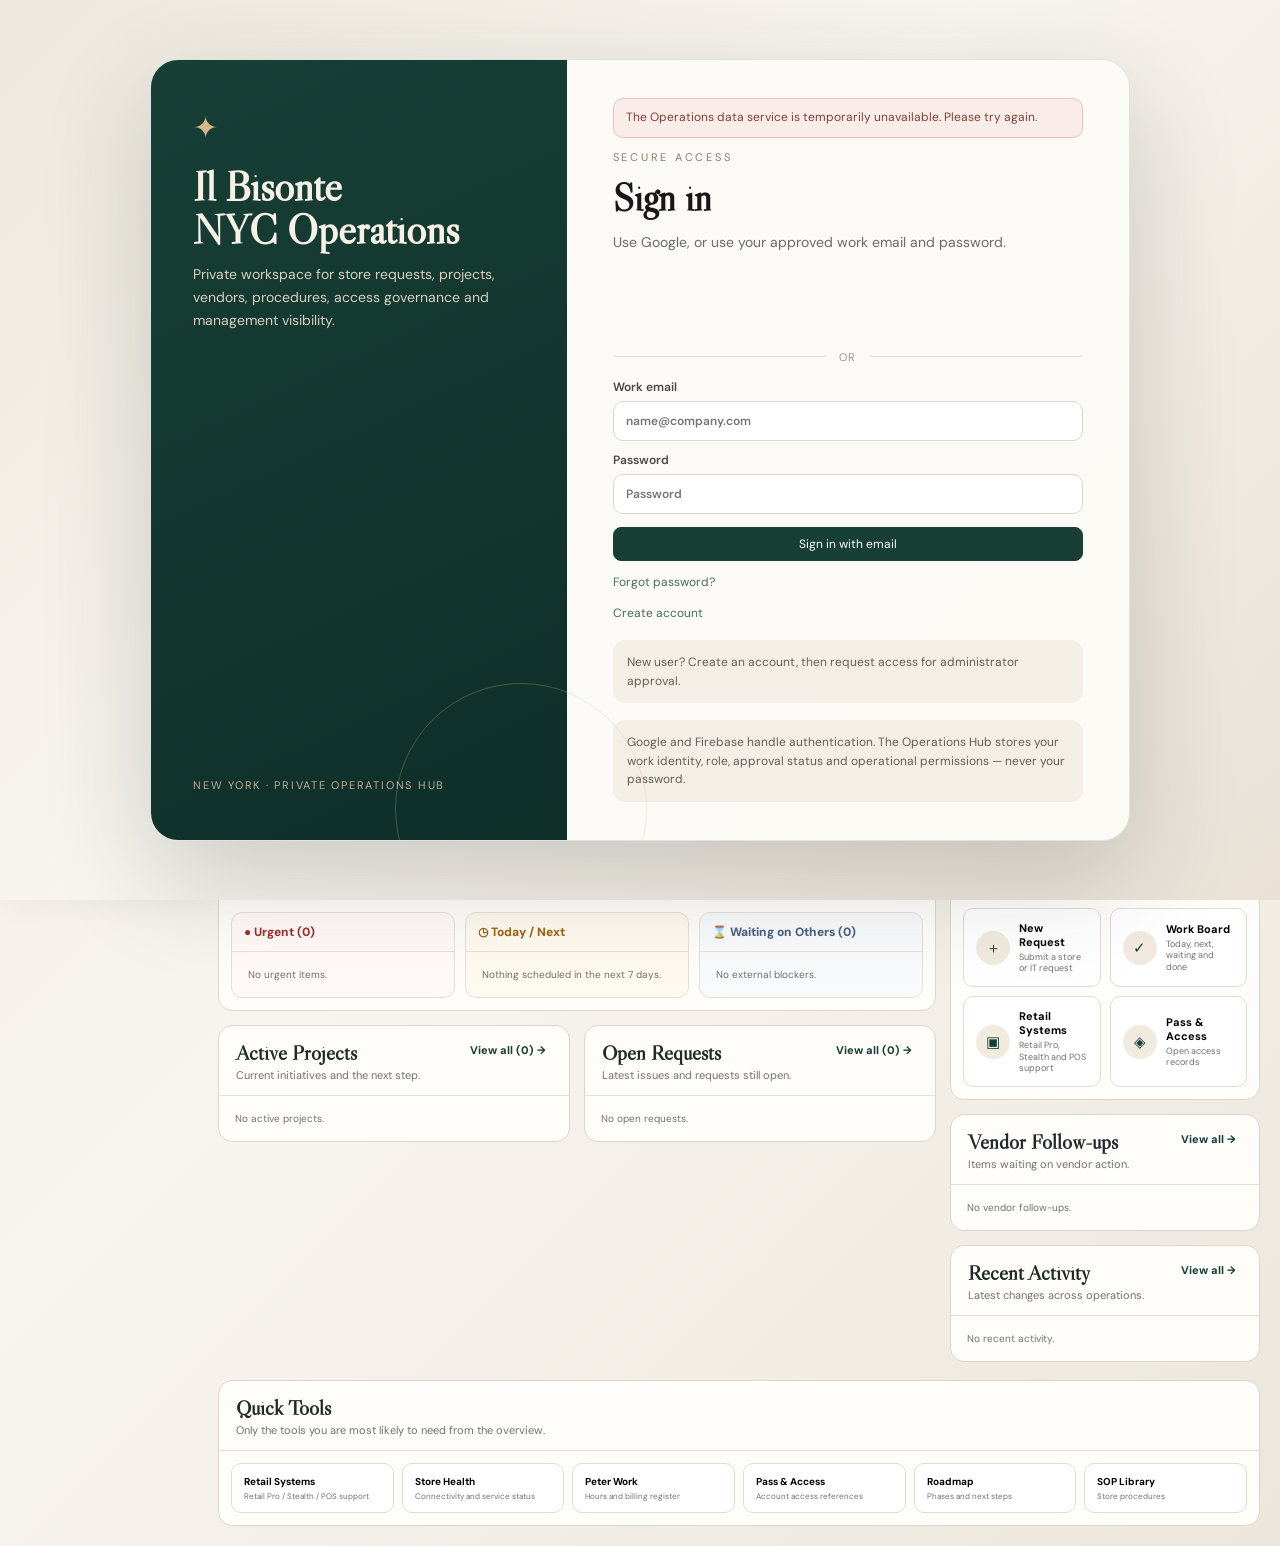
==== commit 4537fd22: "Restore the original full Operations Hub as the main site without removing protected sections" ====
--- a/index.html
+++ b/index.html
@@ -8,7 +8,7 @@
   <meta name="apple-mobile-web-app-capable" content="yes" />
   <meta name="apple-mobile-web-app-status-bar-style" content="default" />
   <meta name="apple-mobile-web-app-title" content="IB Operations" />
-  <title>Il Bisonte NYC · Store Operations</title>
+  <title>Il Bisonte NYC · Operations Hub</title>
   <link rel="manifest" href="/manifest.webmanifest" />
   <link rel="icon" href="/icon.svg" type="image/svg+xml" />
   <link rel="apple-touch-icon" href="/icon.svg" />
@@ -16,29 +16,24 @@
   <link rel="preconnect" href="https://fonts.gstatic.com" crossorigin>
   <link href="https://fonts.googleapis.com/css2?family=DM+Sans:wght@400;500;600;700&family=Libre+Caslon+Display&display=swap" rel="stylesheet">
   <link rel="stylesheet" href="styles.css" />
-
-
-
-
-
-  <link rel="stylesheet" href="auth.css" />
-
-
-
-  <link rel="stylesheet" href="pm-worklog.css" />
-
-
-
-
-
-
-
   <link rel="stylesheet" href="notifications.css" />
-  <link rel="stylesheet" href="simple-hub.css?v=3" />
   <link rel="stylesheet" href="access-modal.css" />
   <link rel="stylesheet" href="ui-enhancements.css" />
+  <link rel="stylesheet" href="layout-v04.css" />
   <link rel="stylesheet" href="pass-vault.css" />
+  <link rel="stylesheet" href="auth.css" />
+  <link rel="stylesheet" href="roadmap.css" />
+  <link rel="stylesheet" href="project-workspace.css" />
+  <link rel="stylesheet" href="operations-control.css" />
+  <link rel="stylesheet" href="pm-worklog.css" />
+  <link rel="stylesheet" href="mobile-v010.css" />
+  <link rel="stylesheet" href="intuitive-layout.css" />
+  <link rel="stylesheet" href="dashboard-now.css?v=0104" />
+  <link rel="stylesheet" href="overview-v2.css?v=0111" />
+  <link rel="stylesheet" href="retail-systems.css?v=0105" />
+  <link rel="stylesheet" href="professional-icons.css" />
   <link rel="stylesheet" href="i18n.css" />
+  <link rel="stylesheet" href="workspace-organizer.css?v=1" />
 </head>
 <body>
   <div id="app" class="app-shell">
@@ -50,7 +45,7 @@
       </div>
       <nav id="sidebarNav" class="sidebar-nav"></nav>
       <div class="sidebar-foot">
-        <span>Store Operations</span>
+        <span>Private Operations Hub</span>
         <small>Production</small>
       </div>
     </aside>
@@ -59,7 +54,7 @@
       <header class="topbar">
         <div class="search-wrap">
           <span class="search-icon">⌕</span>
-          <input id="globalSearch" type="search" placeholder="Cerca attività e segnalazioni…" />
+          <input id="globalSearch" type="search" placeholder="Search projects, requests, vendors, or procedures..." />
         </div>
         <div class="topbar-actions">
           <span id="environmentBadge" class="env-badge">DEMO</span>
@@ -87,29 +82,25 @@
   <script src="auth.js"></script>
   <script src="signup.js"></script>
   <script src="data-provider.js"></script>
-
+  <script src="emazzanti-managed-it.js"></script>
   <script src="access-provider.js"></script>
   <script src="app.js?v=0111"></script>
   <script src="startup-fast.js"></script>
   <script src="role-bootstrap.js?v=0111"></script>
-
-
-
-
-
-
-
-
-  <script src="pm-worklog.js?v=0110"></script>
-
-
-
-
-
+  <script src="workspace-cache.js"></script>
   <script src="notifications.js"></script>
   <script src="ui-enhancements.js"></script>
   <script src="pass-vault.js"></script>
+  <script src="roadmap-phase-workspace-v2.js"></script>
+  <script src="roadmap.js"></script>
+  <script src="project-workspace.js"></script>
+  <script src="operations-control.js"></script>
+  <script src="pm-worklog.js?v=0110"></script>
+  <script src="intuitive-layout.js?v=0105"></script>
+  <script src="dashboard-primary.js?v=0111"></script>
+  <script src="retail-systems.js?v=0105"></script>
+  <script src="professional-icons.js"></script>
   <script src="i18n.js"></script>
-  <script src="simple-hub.js?v=3"></script>
+  <script src="workspace-organizer.js?v=1"></script>
 </body>
 </html>
--- a/layout-v04.css
+++ b/layout-v04.css
@@ -0,0 +1,44 @@
+/* v0.4 visual polish: designed to fit cleanly at browser zoom 100% */
+html,body{width:100%;overflow-x:hidden;background:#efeae1}
+body{font-size:14px}
+.app-shell{grid-template-columns:218px minmax(0,1fr);min-height:100dvh;background:radial-gradient(circle at 88% 4%,rgba(181,145,102,.08),transparent 24%),linear-gradient(135deg,#eee9df,#f8f5ef 46%,#ece6dc)}
+.main-shell{width:100%;min-width:0;overflow-x:hidden}
+.sidebar{min-width:0;height:100dvh;min-height:100dvh;overflow-y:auto;padding:22px 14px 18px;box-shadow:10px 0 35px rgba(14,35,29,.06)}
+.brand{padding:4px 6px 22px}.brand-name{font-size:21px}.brand-sub{font-size:9px}.sidebar-nav{gap:5px;padding-top:18px}.nav-btn{padding:10px 11px;border-radius:9px;font-size:13px;line-height:1.25}.nav-btn.active{background:rgba(255,255,255,.14);box-shadow:inset 3px 0 0 #caa678}.sidebar-foot{font-size:11px}
+
+.topbar{height:64px;min-height:64px;padding:0 clamp(16px,1.7vw,28px);display:grid;grid-template-columns:auto minmax(280px,560px) minmax(0,1fr);gap:14px;justify-content:initial;background:rgba(251,250,246,.94);box-shadow:0 1px 0 rgba(53,47,39,.03)}
+.search-wrap{width:100%;min-width:0}.search-wrap input{height:40px;padding:9px 14px 9px 38px;border-radius:9px;background:#f7f3ec}.search-icon{top:6px}.topbar-actions{justify-self:end;min-width:0;gap:7px}.role-select{max-width:160px;height:38px;padding:7px 10px}.avatar{width:36px;height:36px;font-size:12px}.env-badge{padding:6px 8px}
+.sidebar-toggle{width:38px;height:38px;border-radius:9px;font-size:18px}
+
+.page-root{width:100%;max-width:1740px;margin:0 auto;padding:clamp(22px,2vw,32px)}
+.page-head{align-items:center;margin-bottom:20px;gap:24px}.page-title{font-size:clamp(38px,3vw,50px);letter-spacing:-.02em}.page-subtitle{font-size:13px;line-height:1.5;max-width:760px}.eyebrow{font-size:10px;margin-bottom:6px}.date-card{font-size:12px;min-width:170px}
+
+.grid{gap:14px}.grid-4{grid-template-columns:repeat(4,minmax(0,1fr))}.grid-3{grid-template-columns:repeat(3,minmax(0,1fr))}.grid-2{grid-template-columns:repeat(2,minmax(0,1fr))}
+.stat-card,.panel,.action-card{min-width:0;border-radius:13px;box-shadow:0 10px 30px rgba(29,38,33,.055);border-color:#e2dbd0}.stat-card{padding:16px 17px;min-height:112px;background:linear-gradient(155deg,rgba(255,255,255,.96),rgba(248,244,237,.94))}.stat-card:hover{transform:translateY(-1px);box-shadow:0 14px 32px rgba(29,38,33,.075)}.stat-value{font-size:34px}.stat-label{font-size:13px;font-weight:600}.trend{font-size:11px;margin-top:8px}.panel{padding:17px}.panel-head{gap:12px;margin-bottom:13px}.panel h3{font-size:22px;line-height:1.1}.btn{padding:8px 11px;border-radius:8px;font-size:12px}.metric-box{padding:14px;border:1px solid rgba(128,111,91,.08)}
+
+.split{grid-template-columns:minmax(0,1.45fr) minmax(360px,.85fr);gap:14px;align-items:start}.split>*{min-width:0}
+.kanban{grid-template-columns:repeat(4,minmax(0,1fr));gap:9px;overflow:visible}.kanban-col{min-width:0;min-height:290px;padding:10px;border-radius:10px;background:#f1ece3}.kanban-col h4{font-size:11px;margin:2px 2px 9px}.kanban-card{min-width:0;padding:10px;margin-bottom:8px}.kanban-title{font-size:12px;line-height:1.28;overflow-wrap:anywhere}.kanban-sub{font-size:10px}.kanban-card .row-sub{font-size:10px;line-height:1.35}.pill{padding:4px 7px;font-size:10px}
+
+.table-wrap{width:100%;max-width:100%;overflow:auto}.data-table{width:100%;min-width:0;font-size:12px;table-layout:auto}.data-table th{font-size:9px;padding:8px 7px;white-space:nowrap}.data-table td{padding:9px 7px;vertical-align:top;line-height:1.35}.row-title{font-size:12px}.row-sub{font-size:10px}.row-meta{font-size:10px}
+.workflow{gap:6px;overflow-x:auto;padding-bottom:4px}.workflow-step{min-width:88px}.workflow-circle{width:42px;height:42px}.workflow-step span{font-size:11px}.workflow-step small{font-size:9px}.workflow-arrow{padding-top:14px}
+.hero-actions{gap:14px}.action-card{padding:20px}.action-title{font-size:26px}.action-sub{font-size:12px;line-height:1.45}
+.footer-note{margin-top:18px}
+
+.project-detail-modal{width:min(880px,94vw)}.project-detail-head{padding:22px 24px 17px}.project-detail-head h2{font-size:36px}.project-detail-body{padding:20px 24px 24px}.project-detail-grid{gap:10px}.project-meta-card{padding:12px}.project-section{padding:14px 0}.project-section h4{font-size:20px}.project-section p{font-size:13px}
+
+/* Laptop / standard 100% zoom: stack dense dashboard zones before they overflow. */
+@media(max-width:1500px){
+  .page-root{padding:24px}.split{grid-template-columns:1fr}.kanban{grid-template-columns:repeat(4,minmax(0,1fr))}.grid-4{gap:12px}.stat-card{min-height:104px}.panel{padding:15px}
+}
+@media(max-width:1280px){
+  .app-shell{grid-template-columns:198px minmax(0,1fr)}.topbar{grid-template-columns:auto minmax(220px,1fr) auto}.access-btn .access-label,.env-badge,.role-label{display:none}.page-root{padding:20px}.grid-4{grid-template-columns:repeat(2,minmax(0,1fr))}.grid-3{grid-template-columns:repeat(2,minmax(0,1fr))}.grid-2{grid-template-columns:1fr}.kanban{grid-template-columns:repeat(2,minmax(0,1fr))}.kanban-col{min-height:220px}.data-table{min-width:720px}
+}
+@media(max-width:1000px) and (min-width:901px){
+  .app-shell{grid-template-columns:176px minmax(0,1fr)}.sidebar{padding-left:10px;padding-right:10px}.nav-btn{padding:9px 8px;font-size:12px}.brand-name{font-size:18px}.page-title{font-size:40px}.search-wrap input{font-size:12px}
+}
+@media(max-width:900px){
+  .topbar{grid-template-columns:auto minmax(0,1fr) auto!important}.page-root{padding:18px 14px 28px!important}.page-head{align-items:flex-start}.grid-4,.grid-3,.grid-2{grid-template-columns:1fr!important}.kanban{grid-template-columns:repeat(2,minmax(230px,1fr))!important;overflow-x:auto}.panel{padding:14px}.data-table{min-width:680px}.project-detail-head h2{font-size:30px}
+}
+@media(max-width:620px){
+  .page-title{font-size:32px!important}.page-subtitle{font-size:12px}.kanban{grid-template-columns:minmax(245px,1fr)!important}.hero-actions{grid-template-columns:1fr}.stat-card{min-height:auto}.project-detail-modal{max-height:94vh}.data-table{min-width:640px}
+}
--- a/roadmap.css
+++ b/roadmap.css
@@ -0,0 +1,5 @@
+/* v0.8.1 master roadmap and project baseline */
+.roadmap-shell{display:grid;gap:18px}.roadmap-banner{display:grid;grid-template-columns:minmax(0,1.5fr) minmax(260px,.7fr);gap:18px;padding:24px;border:1px solid var(--line);border-radius:18px;background:linear-gradient(135deg,rgba(251,250,246,.98),rgba(241,234,222,.96));box-shadow:var(--shadow)}.roadmap-banner h2{font-family:'Libre Caslon Display',serif;font-size:clamp(28px,3vw,44px);line-height:1.05;margin:4px 0 10px}.roadmap-banner p{max-width:760px;color:#5f615d;line-height:1.65;margin:0}.roadmap-asof{display:flex;flex-direction:column;justify-content:center;padding:18px;border-radius:14px;background:#173f36;color:#fff}.roadmap-asof span{font-size:10px;text-transform:uppercase;letter-spacing:.14em;opacity:.7}.roadmap-asof strong{font-family:'Libre Caslon Display',serif;font-size:26px;margin:5px 0}.roadmap-asof small{opacity:.75;line-height:1.45}.roadmap-kpis{display:grid;grid-template-columns:repeat(4,minmax(0,1fr));gap:12px}.roadmap-kpi{padding:18px;border:1px solid var(--line);border-radius:14px;background:rgba(251,250,246,.94);box-shadow:0 8px 28px rgba(29,38,33,.05)}.roadmap-kpi strong{display:block;font-family:'Libre Caslon Display',serif;font-size:34px}.roadmap-kpi span{display:block;margin-top:2px;font-size:13px;font-weight:600}.roadmap-kpi small{display:block;margin-top:7px;color:var(--muted);line-height:1.4}.roadmap-section{background:rgba(251,250,246,.94);border:1px solid var(--line);border-radius:16px;padding:20px;box-shadow:var(--shadow)}.roadmap-section-head{display:flex;justify-content:space-between;align-items:flex-start;gap:14px;margin-bottom:16px}.roadmap-section-head h3{font-family:'Libre Caslon Display',serif;font-size:27px;margin:0}.roadmap-section-head p{margin:4px 0 0;color:var(--muted);font-size:13px}.phase-grid{display:grid;grid-template-columns:repeat(4,minmax(0,1fr));gap:12px}.phase-card{position:relative;padding:18px;border:1px solid var(--line);border-radius:14px;background:#fff;min-height:220px;overflow:hidden;cursor:pointer;transition:transform .16s ease,box-shadow .16s ease,border-color .16s ease}.phase-card:hover{transform:translateY(-3px);box-shadow:0 14px 30px rgba(29,38,33,.1);border-color:#cfc7bb}.phase-card:focus-visible{outline:2px solid var(--cognac);outline-offset:3px}.phase-card:after{content:'Open & edit';position:absolute;right:14px;bottom:12px;font-size:9px;letter-spacing:.08em;text-transform:uppercase;color:var(--cognac);font-weight:700;opacity:0;transition:opacity .16s ease}.phase-card:hover:after,.phase-card:focus-visible:after{opacity:1}.phase-card:before{content:'';position:absolute;left:0;top:0;bottom:0;width:4px;background:#b8b4ab}.phase-card.in-progress:before{background:var(--cognac)}.phase-card.completed:before,.phase-card.partially-completed:before{background:var(--ok)}.phase-card.planned:before{background:#9b9489}.phase-top{display:flex;justify-content:space-between;gap:10px;align-items:center}.phase-id{font-size:10px;letter-spacing:.12em;text-transform:uppercase;color:var(--muted)}.phase-status{font-size:10px;font-weight:700;padding:5px 8px;border-radius:999px;background:#eee9e1}.phase-status.in-progress{background:#f3e3d6;color:#7c4b2f}.phase-status.completed,.phase-status.partially-completed{background:#dfeee4;color:#2c6b49}.phase-card h4{font-family:'Libre Caslon Display',serif;font-size:22px;line-height:1.13;margin:14px 0 8px}.phase-card p{font-size:12px;line-height:1.55;color:#60625e;margin:0}.phase-next{margin-top:14px;padding-top:12px;border-top:1px solid var(--line);padding-bottom:10px}.phase-next span{display:block;font-size:9px;text-transform:uppercase;letter-spacing:.11em;color:var(--muted);margin-bottom:4px}.phase-next strong{font-size:12px;line-height:1.4}.roadmap-columns{display:grid;grid-template-columns:1fr 1fr;gap:16px}.status-list{display:grid;gap:9px}.status-item{display:grid;grid-template-columns:auto minmax(0,1fr) auto;gap:11px;align-items:flex-start;padding:12px;border:1px solid var(--line);border-radius:12px;background:#fff}.status-marker{width:9px;height:9px;border-radius:50%;background:var(--green);margin-top:5px}.status-marker.open{background:var(--danger)}.status-marker.next{background:var(--cognac)}.status-main strong{display:block;font-size:13px}.status-main span{display:block;font-size:11px;color:var(--muted);margin-top:3px;line-height:1.45}.status-tag{white-space:nowrap;font-size:9px;text-transform:uppercase;letter-spacing:.08em;padding:5px 7px;border-radius:999px;background:#efeae2;color:#625e58}.milestone-list{display:grid;gap:0}.milestone{display:grid;grid-template-columns:92px 18px minmax(0,1fr);gap:10px;min-height:82px}.milestone-date{font-size:11px;color:var(--muted);padding-top:2px}.milestone-track{position:relative}.milestone-track:before{content:'';position:absolute;left:8px;top:0;bottom:0;width:1px;background:var(--line)}.milestone-dot{position:relative;z-index:1;width:17px;height:17px;border-radius:50%;background:var(--green);border:4px solid #f8f5ef}.milestone.future .milestone-dot{background:var(--cognac)}.milestone-body{padding-bottom:17px}.milestone-body strong{font-size:13px}.milestone-body p{font-size:11px;line-height:1.5;color:var(--muted);margin:3px 0}.roadmap-projects{display:grid;grid-template-columns:repeat(3,minmax(0,1fr));gap:12px}.roadmap-project{padding:15px;border:1px solid var(--line);border-radius:13px;background:#fff;cursor:pointer;transition:.16s ease}.roadmap-project:hover{transform:translateY(-2px);box-shadow:0 12px 28px rgba(29,38,33,.09)}.roadmap-project-top{display:flex;justify-content:space-between;gap:8px;align-items:flex-start}.roadmap-project h4{font-size:14px;margin:7px 0 5px}.roadmap-project p{font-size:11px;color:var(--muted);line-height:1.45;margin:0}.roadmap-next{margin-top:10px;padding-top:9px;border-top:1px solid var(--line);font-size:11px;line-height:1.4}.roadmap-next b{color:var(--cognac)}.baseline-note{padding:14px 16px;border-radius:12px;background:#f2ede4;border:1px solid #dfd6c9;color:#625f5a;font-size:12px;line-height:1.55}.baseline-note strong{color:#2b2c2a}
+@media(max-width:1250px){.phase-grid{grid-template-columns:repeat(2,minmax(0,1fr))}.roadmap-projects{grid-template-columns:repeat(2,minmax(0,1fr))}.roadmap-kpis{grid-template-columns:repeat(2,minmax(0,1fr))}}
+@media(max-width:900px){.roadmap-banner,.roadmap-columns{grid-template-columns:1fr}.roadmap-projects{grid-template-columns:1fr}.roadmap-section{padding:16px}}
+@media(max-width:620px){.roadmap-kpis,.phase-grid{grid-template-columns:1fr}.roadmap-banner{padding:18px}.roadmap-section-head{flex-direction:column}.milestone{grid-template-columns:70px 18px minmax(0,1fr)}.status-item{grid-template-columns:auto minmax(0,1fr)}.status-tag{grid-column:2}.phase-card{min-height:0}.phase-card:after{opacity:1}}
--- a/project-workspace.css
+++ b/project-workspace.css
@@ -0,0 +1,4 @@
+/* v0.8 editable project workspace */
+.pw-backdrop{position:fixed;inset:0;z-index:1600;background:rgba(16,29,25,.42);backdrop-filter:blur(4px);display:flex;justify-content:flex-end}.pw-shell{width:min(1120px,94vw);height:100dvh;background:#f8f5ef;border-left:1px solid #d8d1c6;box-shadow:-24px 0 70px rgba(14,28,23,.18);display:flex;flex-direction:column;overflow:hidden}.pw-head{display:grid;grid-template-columns:minmax(0,1fr) auto;gap:18px;padding:18px 22px 15px;background:#fffdf9;border-bottom:1px solid var(--line);align-items:start}.pw-head-main{min-width:0}.pw-project-id{font-size:10px;letter-spacing:.12em;text-transform:uppercase;color:var(--muted);margin-bottom:5px}.pw-title{font-family:'Libre Caslon Display',serif;font-size:clamp(25px,3vw,38px);line-height:1.05;margin:0;white-space:nowrap;overflow:hidden;text-overflow:ellipsis}.pw-subline{display:flex;flex-wrap:wrap;gap:7px;margin-top:10px}.pw-head-actions{display:flex;gap:8px;align-items:center}.pw-close,.pw-save{height:38px;border-radius:9px;border:1px solid var(--line);background:#fff;padding:0 13px;font:inherit;font-weight:650;cursor:pointer}.pw-save{background:var(--green);border-color:var(--green);color:#fff}.pw-save:disabled{opacity:.5;cursor:not-allowed}.pw-close{font-size:19px;width:38px;padding:0}.pw-tabs{display:flex;gap:4px;overflow-x:auto;padding:10px 18px 0;background:#fffdf9;border-bottom:1px solid var(--line);scrollbar-width:none}.pw-tabs::-webkit-scrollbar{display:none}.pw-tab{border:0;background:transparent;padding:10px 13px 11px;border-bottom:2px solid transparent;font:inherit;font-size:12px;font-weight:650;color:#6a6b67;cursor:pointer;white-space:nowrap}.pw-tab.active{color:var(--green);border-bottom-color:var(--green)}.pw-body{overflow:auto;padding:20px 22px 40px}.pw-panel{display:none}.pw-panel.active{display:block}.pw-section{background:#fffdf9;border:1px solid var(--line);border-radius:14px;padding:17px;margin-bottom:14px}.pw-section-head{display:flex;align-items:flex-start;justify-content:space-between;gap:12px;margin-bottom:14px}.pw-section-head h3{font-family:'Libre Caslon Display',serif;font-size:22px;margin:0}.pw-section-head p{margin:3px 0 0;color:var(--muted);font-size:11px}.pw-grid{display:grid;grid-template-columns:repeat(2,minmax(0,1fr));gap:13px}.pw-grid-3{grid-template-columns:repeat(3,minmax(0,1fr))}.pw-field{display:flex;flex-direction:column;gap:6px}.pw-field.full{grid-column:1/-1}.pw-field label,.pw-field>span{font-size:10px;font-weight:700;letter-spacing:.06em;text-transform:uppercase;color:#696964}.pw-input,.pw-select,.pw-textarea{width:100%;box-sizing:border-box;border:1px solid #d7d1c7;background:#fff;border-radius:9px;padding:10px 11px;font:inherit;font-size:13px;color:#292a28;outline:none;transition:.15s}.pw-input:focus,.pw-select:focus,.pw-textarea:focus{border-color:#55766d;box-shadow:0 0 0 3px rgba(23,63,54,.08)}.pw-textarea{min-height:110px;resize:vertical;line-height:1.55}.pw-textarea.tall{min-height:160px}.pw-progress-row{display:grid;grid-template-columns:1fr 62px;gap:10px;align-items:center}.pw-range{width:100%;accent-color:var(--green)}.pw-readonly{padding:11px;border-radius:9px;background:#f2ede5;color:#5c5d59;font-size:12px}.pw-task-toolbar{display:flex;gap:8px;align-items:center}.pw-add-task{border:0;border-radius:8px;padding:8px 11px;background:var(--green);color:#fff;font:inherit;font-size:11px;font-weight:700;cursor:pointer}.pw-task-list{display:grid;gap:8px}.pw-task{display:grid;grid-template-columns:34px minmax(180px,1.5fr) minmax(100px,.65fr) minmax(105px,.7fr) 120px 92px 36px;gap:8px;align-items:center;padding:9px;border:1px solid var(--line);border-radius:10px;background:#fff}.pw-task input,.pw-task select{min-width:0}.pw-task-title{font-weight:600}.pw-task-check{width:18px;height:18px;accent-color:var(--green)}.pw-task-delete{border:0;background:transparent;color:#9c4a3e;font-size:17px;cursor:pointer}.pw-task-empty{padding:28px;text-align:center;border:1px dashed #d2cabf;border-radius:12px;color:var(--muted);font-size:12px}.pw-link-help{font-size:10px;color:var(--muted);margin-top:4px}.pw-activity{display:grid;gap:0}.pw-activity-item{display:grid;grid-template-columns:18px minmax(0,1fr) auto;gap:10px;align-items:start;padding:11px 0;border-bottom:1px solid var(--line)}.pw-activity-dot{width:8px;height:8px;margin-top:5px;border-radius:50%;background:var(--green)}.pw-activity-main strong{display:block;font-size:12px}.pw-activity-main span{display:block;font-size:10px;color:var(--muted);margin-top:2px}.pw-activity-time{font-size:10px;color:var(--muted);white-space:nowrap}.pw-unsaved{font-size:10px;color:#9a6039;margin-right:4px}.pw-note{padding:11px 13px;border-radius:10px;background:#f0ece4;color:#62615d;font-size:11px;line-height:1.5;margin-bottom:13px}.pw-view-only{display:inline-flex;align-items:center;gap:6px;padding:6px 9px;border-radius:999px;background:#eee9e1;color:#66615a;font-size:10px;font-weight:700}.pw-loading{padding:40px;text-align:center;color:var(--muted)}
+@media(max-width:900px){.pw-shell{width:100vw}.pw-head{padding:14px 15px}.pw-tabs{padding-left:10px}.pw-body{padding:14px 12px 32px}.pw-grid,.pw-grid-3{grid-template-columns:1fr}.pw-task{grid-template-columns:30px minmax(0,1fr) 34px}.pw-task .pw-task-owner,.pw-task .pw-task-priority,.pw-task .pw-task-status,.pw-task .pw-task-due{grid-column:2/-1}.pw-title{white-space:normal}.pw-head-actions{align-self:start}.pw-save{padding:0 10px}.pw-section{padding:14px}}
+@media(max-width:520px){.pw-head{grid-template-columns:1fr auto}.pw-save{position:fixed;right:56px;bottom:14px;z-index:3;box-shadow:0 7px 20px rgba(23,63,54,.22)}.pw-close{position:fixed;right:12px;bottom:14px;z-index:3;box-shadow:0 7px 20px rgba(23,63,54,.15)}.pw-body{padding-bottom:74px}}
--- a/operations-control.css
+++ b/operations-control.css
@@ -0,0 +1,3 @@
+.oc-health-strip{margin:0 0 16px;padding:14px 16px;border:1px solid var(--line);border-radius:14px;background:rgba(251,250,246,.96);box-shadow:var(--shadow)}.oc-health-head{display:flex;justify-content:space-between;align-items:center;gap:14px}.oc-health-head strong{display:block;font-family:'Libre Caslon Display',serif;font-size:22px;margin-top:3px}.oc-health-chips{display:flex;gap:8px;flex-wrap:wrap;margin-top:12px}.oc-health-chip{display:inline-flex;align-items:center;gap:6px;padding:7px 9px;border:1px solid var(--line);border-radius:999px;background:#fff;font-size:10px;line-height:1.2}.oc-health-chip i{width:7px;height:7px;border-radius:50%;background:#9b9489}.oc-health-chip b{font-weight:700}.oc-health-chip.ok i{background:#2d7d55}.oc-health-chip.warn i{background:#b47a2f}.oc-health-chip.bad i{background:#b54d46}.oc-kpis{display:grid;grid-template-columns:repeat(4,minmax(0,1fr));gap:12px;margin-bottom:16px}.oc-kpis>div{padding:16px;border:1px solid var(--line);border-radius:13px;background:rgba(251,250,246,.96);box-shadow:0 8px 24px rgba(29,38,33,.04)}.oc-kpis strong{display:block;font-family:'Libre Caslon Display',serif;font-size:30px}.oc-kpis span{font-size:12px;color:var(--muted);font-weight:600}.oc-health-panel{padding:18px}.oc-health-grid{display:grid;grid-template-columns:repeat(3,minmax(0,1fr));gap:12px}.oc-health-card{position:relative;padding:16px;border:1px solid var(--line);border-radius:14px;background:#fff;cursor:pointer;transition:.16s ease;overflow:hidden}.oc-health-card:before{content:'';position:absolute;left:0;top:0;bottom:0;width:4px;background:#9b9489}.oc-health-card.ok:before{background:#2d7d55}.oc-health-card.warn:before{background:#b47a2f}.oc-health-card.bad:before{background:#b54d46}.oc-health-card:hover{transform:translateY(-2px);box-shadow:0 12px 28px rgba(29,38,33,.09)}.oc-card-top{display:flex;align-items:center;gap:7px;font-size:9px;text-transform:uppercase;letter-spacing:.08em;color:var(--muted)}.oc-status-dot{width:8px;height:8px;border-radius:50%;background:#9b9489}.oc-health-card.ok .oc-status-dot{background:#2d7d55}.oc-health-card.warn .oc-status-dot{background:#b47a2f}.oc-health-card.bad .oc-status-dot{background:#b54d46}.oc-status{font-weight:700;color:#3d3f3c}.oc-date{margin-left:auto}.oc-health-card h3{font-family:'Libre Caslon Display',serif;font-size:20px;margin:12px 0 6px}.oc-health-card>p{font-size:11px;color:var(--muted);line-height:1.5;min-height:34px}.oc-health-card dl{display:grid;gap:8px;margin:12px 0}.oc-health-card dl div{padding-top:7px;border-top:1px solid var(--line)}.oc-health-card dt{font-size:8px;text-transform:uppercase;letter-spacing:.09em;color:var(--muted);margin-bottom:2px}.oc-health-card dd{margin:0;font-size:10px;line-height:1.4}.oc-evidence{display:block;font-size:9px;color:var(--muted);margin-top:10px}.oc-section{margin-top:16px;padding:18px}.oc-records{display:grid;grid-template-columns:repeat(3,minmax(0,1fr));gap:12px}.oc-records.compact{grid-template-columns:repeat(2,minmax(0,1fr))}.oc-record{padding:15px;border:1px solid var(--line);border-radius:13px;background:#fff;cursor:pointer;transition:.16s ease}.oc-record:hover{transform:translateY(-2px);box-shadow:0 12px 28px rgba(29,38,33,.08)}.oc-record-top{display:flex;justify-content:space-between;gap:8px;align-items:flex-start;font-size:9px;text-transform:uppercase;letter-spacing:.07em;color:var(--muted)}.oc-record h3{font-family:'Libre Caslon Display',serif;font-size:19px;margin:10px 0 5px}.oc-record>p{font-size:10px;color:var(--muted);line-height:1.45;min-height:30px}.oc-record-grid{display:grid;grid-template-columns:repeat(2,minmax(0,1fr));gap:7px;margin-top:12px}.oc-record-grid span{font-size:10px;line-height:1.35}.oc-record-grid b{display:block;font-size:8px;text-transform:uppercase;letter-spacing:.08em;color:var(--muted);margin-bottom:2px}.oc-record-next{margin-top:10px;padding-top:9px;border-top:1px solid var(--line);font-size:10px;line-height:1.45}.oc-modal-backdrop{position:fixed;inset:0;z-index:10050;background:rgba(16,30,26,.46);display:flex;align-items:stretch;justify-content:flex-end}.oc-modal{width:min(760px,94vw);height:100%;overflow:auto;background:#f8f5ef;box-shadow:-18px 0 60px rgba(20,30,26,.18)}.oc-modal header{display:flex;justify-content:space-between;align-items:flex-start;gap:16px;padding:22px 24px;border-bottom:1px solid var(--line);position:sticky;top:0;background:#f8f5ef;z-index:2}.oc-modal header h2{font-family:'Libre Caslon Display',serif;font-size:30px;line-height:1.05;margin:5px 0 0}.oc-form{display:grid;grid-template-columns:1fr 1fr;gap:14px;padding:22px 24px}.oc-form label{display:grid;gap:6px;font-size:9px;text-transform:uppercase;letter-spacing:.09em;color:#625e58}.oc-form label.full{grid-column:1/-1}.oc-form input,.oc-form select,.oc-form textarea{width:100%;box-sizing:border-box;border:1px solid #d9d2c7;border-radius:10px;background:#fff;padding:11px 12px;font:500 12px 'DM Sans',sans-serif;color:#262825;text-transform:none;letter-spacing:0}.oc-form textarea{min-height:92px;resize:vertical;line-height:1.45}.oc-form input:disabled,.oc-form select:disabled,.oc-form textarea:disabled{background:#eee9e1;color:#6a6965}.oc-modal footer{display:flex;justify-content:flex-end;gap:10px;padding:18px 24px;border-top:1px solid var(--line)}.pill.rush-ordered{background:#f1e0cf;color:#7e4f32}.pill.not-purchased,.pill.missing{background:#f2dedd;color:#8a3e3a}.pill.pending-hardware,.pill.under-investigation,.pill.needs-confirmation{background:#f4e8cb;color:#7d6321}.pill.temporary-workaround{background:#e8e5df;color:#655f56}.pill.operational{background:#dfeee4;color:#2c6b49}
+@media(max-width:1250px){.oc-health-grid,.oc-records{grid-template-columns:repeat(2,minmax(0,1fr))}.oc-kpis{grid-template-columns:repeat(2,minmax(0,1fr))}}
+@media(max-width:760px){.oc-health-head{align-items:flex-start;flex-direction:column}.oc-health-grid,.oc-records,.oc-records.compact,.oc-kpis{grid-template-columns:1fr}.oc-form{grid-template-columns:1fr;padding:18px}.oc-form label.full{grid-column:auto}.oc-modal{width:100vw}.oc-record-grid{grid-template-columns:1fr}.oc-health-chip{white-space:normal}}
--- a/mobile-v010.css
+++ b/mobile-v010.css
@@ -0,0 +1,99 @@
+/* v0.10.1 mobile usability hardening */
+html,body{max-width:100%;}
+button,input,select,textarea{touch-action:manipulation;}
+
+@media(max-width:900px){
+  html,body{min-height:100dvh;overflow-x:hidden;}
+  body{overscroll-behavior-x:none;}
+  .app-shell{min-height:100dvh!important;}
+  .main-shell{width:100%;min-width:0;overflow-x:hidden;}
+
+  .sidebar{width:min(340px,88vw)!important;height:100dvh!important;min-height:100dvh!important;padding-top:max(22px,env(safe-area-inset-top))!important;padding-bottom:max(20px,env(safe-area-inset-bottom))!important;}
+  .sidebar-nav{gap:8px!important;}
+  .nav-btn{min-height:48px;padding:12px 14px!important;font-size:14px!important;}
+
+  .topbar{grid-template-columns:auto minmax(0,1fr)!important;grid-template-areas:"toggle actions" "search search"!important;height:auto!important;min-height:0!important;padding:max(8px,env(safe-area-inset-top)) 12px 10px!important;gap:8px 10px!important;align-items:center!important;}
+  .sidebar-toggle{grid-area:toggle;align-self:center;}
+  .search-wrap{grid-area:search;width:100%!important;}
+  .search-wrap input{height:44px!important;font-size:16px!important;}
+  .topbar-actions{grid-area:actions;justify-self:end!important;justify-content:flex-end!important;min-width:0;max-width:100%;gap:6px!important;}
+  .role-select{min-height:40px;max-width:150px!important;font-size:14px;}
+
+  .page-root{width:100%;max-width:100%;padding:18px 12px 30px!important;}
+  .page-head{gap:10px!important;margin-bottom:18px!important;}
+  .page-title{font-size:clamp(31px,9vw,40px)!important;line-height:1.02;overflow-wrap:anywhere;}
+  .page-subtitle{max-width:100%;}
+  .panel,.stat-card,.action-card{max-width:100%;min-width:0;}
+  .panel-head{align-items:flex-start!important;flex-wrap:wrap;gap:10px!important;}
+  .toolbar{width:100%;gap:8px;}
+  .btn,.action-card,.pass-tab,.pass-connect-btn,.auth-signout{min-height:44px;}
+  .toolbar .btn{flex:1 1 auto;}
+
+  .table-wrap{width:100%;max-width:100%;overflow-x:auto!important;-webkit-overflow-scrolling:touch;overscroll-behavior-x:contain;padding-bottom:8px;}
+  .data-table{min-width:680px;}
+
+  .modal-backdrop{place-items:end center!important;padding:0!important;overflow-y:auto;}
+  .modal{width:100%!important;max-width:100%!important;max-height:92dvh!important;overflow-y:auto;border-radius:18px 18px 0 0!important;padding:20px 16px max(18px,env(safe-area-inset-bottom))!important;}
+  .modal-head{align-items:flex-start;gap:12px;}
+  .modal h2{font-size:30px;line-height:1.05;}
+  .modal-actions{position:sticky;bottom:0;z-index:2;background:#fbfaf6;padding:12px 0 max(2px,env(safe-area-inset-bottom));margin-top:16px;flex-wrap:wrap;}
+  .modal-actions .btn{flex:1 1 140px;}
+  .field input,.field select,.field textarea,.access-form input,.access-form select{font-size:16px!important;min-height:48px;}
+
+  .project-detail-modal{max-height:94dvh!important;}
+  .project-close,.icon-btn{min-width:44px;min-height:44px;}
+}
+
+@media(max-width:760px){
+  .auth-overlay{height:100dvh;min-height:100dvh;overflow-y:auto;overflow-x:hidden;overscroll-behavior:contain;display:block!important;padding:0!important;}
+  .auth-shell{width:100%!important;min-height:100dvh!important;height:auto!important;border-radius:0!important;grid-template-columns:1fr!important;overflow:visible!important;}
+  .auth-brand{min-height:0!important;padding:max(20px,env(safe-area-inset-top)) 20px 18px!important;}
+  .auth-brand h1{font-size:29px!important;margin:10px 0 6px!important;}
+  .auth-brand p{font-size:12px;line-height:1.45;max-width:none;}
+  .auth-panel{padding:24px 18px max(32px,env(safe-area-inset-bottom))!important;justify-content:flex-start!important;}
+  .auth-panel h2{font-size:31px!important;}
+  .auth-panel>p{margin-bottom:18px!important;}
+  .auth-email-form{gap:13px;}
+  .auth-email-form input{font-size:16px!important;min-height:50px;padding:12px 13px!important;}
+  .auth-email-submit{min-height:50px;font-size:15px;}
+  .auth-reset-link{min-height:40px;padding:8px 0;}
+  .auth-google-host{max-width:100%;overflow:hidden;}
+  .auth-google-host>div{max-width:100%!important;}
+
+  .pass-tabs{width:100%;overflow-x:auto!important;-webkit-overflow-scrolling:touch;scrollbar-width:none;}
+  .pass-tabs::-webkit-scrollbar{display:none;}
+  .pass-tab{min-height:42px;padding:9px 13px;}
+  .pass-search input{font-size:16px!important;min-height:46px;}
+
+  /* Pass & Access becomes a true mobile card list instead of an 820px table. */
+  .pass-table{display:block!important;width:100%!important;min-width:0!important;}
+  .pass-table thead{display:none!important;}
+  .pass-table tbody{display:grid!important;gap:12px;}
+  .pass-table tr{display:block;background:#fff;border:1px solid var(--line);border-radius:13px;padding:12px;box-shadow:0 5px 16px rgba(29,38,33,.04);}
+  .pass-table td{display:grid!important;grid-template-columns:minmax(88px,34%) minmax(0,1fr);gap:10px;align-items:start;padding:7px 2px!important;border:0!important;min-width:0;overflow-wrap:anywhere;}
+  .pass-table td::before{font-size:10px;font-weight:700;letter-spacing:.08em;text-transform:uppercase;color:#858078;}
+  .pass-table td:nth-child(1)::before{content:'ID';}.pass-table td:nth-child(2)::before{content:'System';}.pass-table td:nth-child(3)::before{content:'Access';}.pass-table td:nth-child(4)::before{content:'Secret';}.pass-table td:nth-child(5)::before{content:'Owner';}.pass-table td:nth-child(6)::before{content:'Location';}.pass-table td:nth-child(7)::before{content:'Status';}.pass-table td:nth-child(8)::before{content:'Actions';}
+  .pass-secret{max-width:100%;overflow:hidden;}
+  .pass-row-actions{justify-content:flex-start!important;}
+}
+
+@media(max-width:620px){
+  .env-badge,.role-label,.avatar{display:none!important;}
+  .role-select{display:block!important;max-width:132px!important;padding:8px 9px!important;}
+  .topbar-actions .access-btn{display:inline-flex!important;min-width:40px;}
+  .notification-tools{gap:4px!important;}
+  .page-root{padding-left:10px!important;padding-right:10px!important;}
+  .panel{padding:14px!important;}
+  .hero-actions,.grid-4,.grid-3,.grid-2,.metric-row,.credentials-summary,.pass-summary{grid-template-columns:1fr!important;}
+  .project-detail-grid{grid-template-columns:1fr!important;}
+}
+
+@media(max-width:420px){
+  .topbar{padding-left:9px!important;padding-right:9px!important;}
+  .topbar-actions{gap:3px!important;}
+  .role-select{max-width:116px!important;font-size:13px;}
+  .page-root{padding-left:8px!important;padding-right:8px!important;}
+  .auth-brand p{display:none;}
+  .auth-brand{padding-bottom:14px!important;}
+  .auth-panel{padding-left:16px!important;padding-right:16px!important;}
+}
--- a/intuitive-layout.css
+++ b/intuitive-layout.css
@@ -0,0 +1,150 @@
+/* Intuitive UI layer — visual reorganization only. No data, auth or backend logic lives here. */
+:root{
+  --hub-section:#fbfaf6;
+  --hub-section-alt:#f6f2ea;
+  --hub-hairline:#e3ddd2;
+  --hub-soft-ink:#50544f;
+}
+
+/* Calm the interface without removing any capability. */
+.page-root{max-width:1380px;padding-top:28px}
+.page-head{align-items:flex-start;margin-bottom:22px}
+.page-title{font-size:clamp(38px,4vw,48px);line-height:1.02}
+.page-subtitle{max-width:720px;line-height:1.5}
+.date-card{font-size:13px;padding-top:3px}
+.panel,.stat-card,.action-card,.metric-box{box-shadow:none}
+.panel{border-color:var(--hub-hairline);background:var(--hub-section)}
+.btn{box-shadow:none}
+
+/* Overview: sections first, actions second. */
+.hub-overview{display:grid;gap:18px}
+.hub-quickbar{display:grid;grid-template-columns:repeat(4,minmax(0,1fr));border:1px solid var(--hub-hairline);border-radius:14px;background:var(--hub-section);overflow:hidden}
+.hub-quick-link{appearance:none;border:0;border-right:1px solid var(--hub-hairline);background:transparent;padding:14px 16px;display:flex;align-items:center;justify-content:space-between;gap:12px;text-align:left;cursor:pointer;font:inherit;min-width:0}
+.hub-quick-link:last-child{border-right:0}.hub-quick-link:hover{background:var(--hub-section-alt)}
+.hub-quick-link span{min-width:0}.hub-quick-link strong{display:block;font-size:13px;color:#252824}.hub-quick-link small{display:block;font-size:10px;color:var(--muted);margin-top:3px;white-space:nowrap;overflow:hidden;text-overflow:ellipsis}.hub-quick-link b{font-size:17px;color:var(--green);font-weight:500}
+.hub-summary-strip{display:grid;grid-template-columns:repeat(4,minmax(0,1fr));border:1px solid var(--hub-hairline);border-radius:14px;background:var(--hub-section);overflow:hidden}
+.hub-summary-item{padding:16px 18px;min-width:0;border-right:1px solid var(--hub-hairline)}
+.hub-summary-item:last-child{border-right:0}
+.hub-summary-item span{display:block;font-size:11px;text-transform:uppercase;letter-spacing:.08em;color:#787970;font-weight:700}
+.hub-summary-item strong{display:block;margin-top:4px;font-family:'Libre Caslon Display',serif;font-size:28px;color:var(--green)}
+.hub-summary-item small{display:block;margin-top:3px;color:var(--muted);white-space:nowrap;overflow:hidden;text-overflow:ellipsis}
+
+.hub-section{border:1px solid var(--hub-hairline);border-radius:14px;background:var(--hub-section);overflow:hidden}
+.hub-section-head{display:flex;align-items:flex-start;justify-content:space-between;gap:16px;padding:18px 20px 14px;border-bottom:1px solid var(--hub-hairline)}
+.hub-section-head h2{font-family:'Libre Caslon Display',serif;font-size:27px;line-height:1.05;margin:0}
+.hub-section-head p{margin:5px 0 0;color:var(--muted);font-size:13px;line-height:1.45}
+.hub-section-body{padding:0 20px}
+.hub-section-body.flush{padding:0}
+.hub-section-action{border:0;background:transparent;color:var(--green);font:inherit;font-size:13px;font-weight:700;padding:7px 0;cursor:pointer;white-space:nowrap}
+.hub-section-action:hover{text-decoration:underline}
+
+.hub-two-col{display:grid;grid-template-columns:1.1fr 1fr;gap:18px}
+.hub-three-col{display:grid;grid-template-columns:repeat(3,minmax(0,1fr));gap:18px}
+.hub-list{list-style:none;margin:0;padding:0}
+.hub-row{display:grid;grid-template-columns:minmax(0,1fr) auto;gap:14px;align-items:center;padding:14px 0;border-bottom:1px solid #ece7de;cursor:pointer}
+.hub-row:last-child{border-bottom:0}
+.hub-row:hover .hub-row-title{text-decoration:underline;text-decoration-thickness:1px;text-underline-offset:3px}
+.hub-row-main{min-width:0}
+.hub-row-title{font-weight:700;color:#242723;overflow:hidden;text-overflow:ellipsis;white-space:nowrap}
+.hub-row-sub{font-size:12px;color:var(--muted);margin-top:3px;line-height:1.35;overflow:hidden;text-overflow:ellipsis;white-space:nowrap}
+.hub-row-meta{display:flex;align-items:center;gap:8px;font-size:11px;color:#7f817b;white-space:nowrap}
+.hub-priority{display:inline-flex;align-items:center;gap:7px}
+.hub-priority-dot{width:8px;height:8px;border-radius:50%;background:#8d958f}
+.hub-priority-dot.high,.hub-priority-dot.urgent{background:#b84343}
+.hub-priority-dot.medium,.hub-priority-dot.pending{background:#c88b2e}
+.hub-priority-dot.low,.hub-priority-dot.completed,.hub-priority-dot.resolved{background:#3d7b59}
+
+.hub-links{display:grid;grid-template-columns:repeat(4,minmax(0,1fr));gap:0;border-top:1px solid var(--hub-hairline)}
+.hub-link{appearance:none;border:0;border-right:1px solid var(--hub-hairline);border-bottom:1px solid var(--hub-hairline);background:transparent;padding:15px 18px;text-align:left;cursor:pointer;font:inherit;min-width:0}
+.hub-link:nth-child(4n){border-right:0}
+.hub-link:hover{background:var(--hub-section-alt)}
+.hub-link strong{display:block;font-size:13px;color:#252824}
+.hub-link span{display:block;font-size:11px;color:var(--muted);margin-top:3px;white-space:nowrap;overflow:hidden;text-overflow:ellipsis}
+
+.hub-attention{background:#f8f3ea}
+.hub-attention .hub-section-head{background:#f8f3ea}
+.hub-empty{padding:22px 0;color:var(--muted);font-size:13px}
+
+/* PM / Peter work stays fully featured, but reads like one register instead of many widgets. */
+.pmw-kpis{display:grid;grid-template-columns:repeat(4,minmax(0,1fr));gap:0;border:1px solid var(--hub-hairline);border-radius:14px;overflow:hidden;background:var(--hub-section);margin-bottom:18px}
+.pmw-kpi{border:0;border-right:1px solid var(--hub-hairline);border-radius:0;box-shadow:none;background:transparent;padding:16px 18px}
+.pmw-kpi:last-child{border-right:0}
+.pmw-kpi strong{font-family:'Libre Caslon Display',serif;font-size:27px}
+.pmw-grid{grid-template-columns:1fr;gap:18px}
+.pmw-side{order:-1}
+.pmw-side.panel{padding:0}
+.pmw-side .panel-head{padding:16px 18px 10px;margin:0;border-bottom:1px solid var(--hub-hairline)}
+.pmw-side .pmw-break-row{padding:11px 18px}
+.pmw-side .pmw-note{margin:12px 18px 18px}
+.pmw-toolbar{border-bottom:1px solid var(--hub-hairline);padding-bottom:14px;margin-bottom:18px}
+.pmw-table td,.pmw-table th{padding-left:12px;padding-right:12px}
+.pmw-table tbody tr:hover{background:#f8f5ef}
+.pmw-actions .btn{background:transparent}
+
+/* Existing complex pages keep all controls, but look less like stacked SaaS cards. */
+.oc-kpis,.pass-summary,.credentials-summary{gap:0;border:1px solid var(--hub-hairline);border-radius:14px;overflow:hidden;background:var(--hub-section)}
+.oc-kpis>div,.pass-stat,.credentials-summary>.metric-box{border-radius:0!important;border:0!important;border-right:1px solid var(--hub-hairline)!important;box-shadow:none!important;background:transparent!important}
+.oc-kpis>div:last-child,.pass-stat:last-child,.credentials-summary>.metric-box:last-child{border-right:0!important}
+.oc-health-card{box-shadow:none!important}
+.project-meta-card{box-shadow:none!important}
+
+/* Mobile account/tools live inside the sidebar instead of crowding the header. */
+.hub-mobile-tools{display:none}
+
+@media(max-width:1050px){
+  .hub-quickbar,.hub-summary-strip{grid-template-columns:repeat(2,1fr)}
+  .hub-quick-link:nth-child(2),.hub-summary-item:nth-child(2){border-right:0}
+  .hub-quick-link:nth-child(-n+2),.hub-summary-item:nth-child(-n+2){border-bottom:1px solid var(--hub-hairline)}
+  .hub-two-col,.hub-three-col{grid-template-columns:1fr}
+  .hub-links{grid-template-columns:repeat(2,minmax(0,1fr))}
+  .hub-link:nth-child(4n){border-right:1px solid var(--hub-hairline)}
+  .hub-link:nth-child(2n){border-right:0}
+}
+
+@media(max-width:900px){
+  .hub-mobile-tools{display:grid;gap:7px;margin:18px 0 14px;padding:14px 0;border-top:1px solid rgba(255,255,255,.12);border-bottom:1px solid rgba(255,255,255,.12)}
+  .hub-mobile-account{display:grid;gap:2px;padding:0 10px 8px;color:#f5eee1}.hub-mobile-account span{font-size:9px;letter-spacing:.18em;opacity:.65}.hub-mobile-account strong{font-size:13px}.hub-mobile-account small{font-size:10px;opacity:.68}
+  .hub-mobile-tools>button,.hub-mobile-role{width:100%;border:0;border-radius:9px;background:rgba(255,255,255,.08);color:#f7f0e5;padding:11px 12px;text-align:left;font:inherit;font-size:12px}
+  .hub-mobile-tools>button{cursor:pointer}.hub-mobile-role{display:grid;gap:6px}.hub-mobile-role select{width:100%;border:1px solid rgba(255,255,255,.18);border-radius:8px;background:#173f36;color:#fff;padding:8px;font:inherit}
+}
+
+@media(max-width:700px){
+  /* Header becomes navigation-first: hamburger + bell, then search. Everything else moves to the sidebar. */
+  .topbar{grid-template-columns:44px minmax(0,1fr) auto!important;grid-template-areas:'toggle spacer actions' 'search search search'!important;padding:8px 10px 10px!important;gap:7px 9px!important;min-height:0!important}
+  .sidebar-toggle{grid-area:toggle!important;display:grid!important;place-items:center!important;width:42px!important;height:42px!important;border-radius:10px!important;font-size:20px!important;z-index:2}
+  .search-wrap{grid-area:search!important;width:100%!important}.search-wrap input{height:42px!important;font-size:15px!important;padding-left:38px!important}.search-icon{top:7px!important}
+  .topbar-actions{grid-area:actions!important;justify-self:end!important;gap:4px!important}.topbar-actions>.role-select,.topbar-actions>.role-label,.topbar-actions>#authSignOutBtn,.topbar-actions>.avatar,.topbar-actions>.env-badge{display:none!important}
+  .topbar-actions .notification-tools{display:flex!important;gap:4px!important}.topbar-actions #ibAccessRequestBtn,.topbar-actions #ibInstallBtn{display:none!important}.topbar-actions #ibNotificationBtn{display:grid!important;place-items:center!important;width:42px!important;height:42px!important;padding:0!important;border-radius:10px!important}.topbar-actions .access-label{display:none!important}
+
+  .page-root{padding:13px 10px 26px!important}
+  .page-head{margin-bottom:10px!important;gap:6px!important}
+  .page-head .eyebrow{font-size:9px!important;margin-bottom:4px!important}.page-title{font-size:31px!important;line-height:1.02!important}.page-subtitle{font-size:11px!important;line-height:1.4!important;max-width:95%}
+  .date-card{display:none}
+  .hub-overview{gap:10px}
+
+  /* Store status stays fully visible, but in one compact horizontal band. */
+  .oc-health-strip{margin:0 0 10px!important;padding:10px 11px!important;border-radius:12px!important;box-shadow:none!important}
+  .oc-health-head{align-items:center!important;flex-direction:row!important;gap:10px!important}.oc-health-head .eyebrow{display:none!important}.oc-health-head strong{font-size:18px!important;line-height:1.05!important;margin:0!important}.oc-health-head .btn{margin-left:auto!important;padding:7px 9px!important;min-height:36px!important;font-size:10px!important;white-space:nowrap}
+  .oc-health-chips{display:flex!important;flex-wrap:nowrap!important;gap:6px!important;margin-top:9px!important;overflow-x:auto!important;padding-bottom:2px!important;scrollbar-width:none}.oc-health-chips::-webkit-scrollbar{display:none}.oc-health-chip{flex:0 0 auto!important;white-space:nowrap!important;padding:5px 7px!important;font-size:9px!important}
+
+  /* Quick routes and KPI summaries are 2x2 instead of four giant stacked cards. */
+  .hub-quickbar,.hub-summary-strip{grid-template-columns:repeat(2,minmax(0,1fr))!important;border-radius:12px}
+  .hub-quick-link{min-height:64px;padding:10px 11px!important;gap:6px}.hub-quick-link strong{font-size:12px}.hub-quick-link small{font-size:9px}.hub-quick-link b{font-size:15px}
+  .hub-summary-item{padding:10px 11px!important;min-height:76px;border-right:1px solid var(--hub-hairline)!important;border-bottom:1px solid var(--hub-hairline)!important}.hub-summary-item:nth-child(2n){border-right:0!important}.hub-summary-item:nth-last-child(-n+2){border-bottom:0!important}.hub-summary-item span{font-size:9px!important;line-height:1.25}.hub-summary-item strong{font-size:23px!important;margin-top:2px!important}.hub-summary-item small{display:none!important}
+
+  .hub-section{border-radius:12px}
+  .hub-section-head{padding:11px 12px 9px!important;align-items:center!important;gap:8px}.hub-section-head h2{font-size:21px!important}.hub-section-head p{display:none!important}.hub-section-action{font-size:10px!important;padding:5px 0!important}
+  .hub-section-body{padding:0 12px!important}
+  .hub-two-col{gap:10px!important}
+  .hub-three-col{gap:2px!important}.hub-three-col>.div,.hub-three-col>div{min-width:0}.hub-three-col .eyebrow{margin-top:11px!important;margin-bottom:2px!important;font-size:9px!important}
+  .hub-row{grid-template-columns:minmax(0,1fr) auto!important;gap:8px!important;padding:9px 0!important;align-items:center!important}.hub-row-title{font-size:12px!important}.hub-row-sub{font-size:10px!important;margin-top:2px!important}.hub-row-meta{font-size:9px!important;justify-content:flex-end!important;max-width:120px;overflow:hidden;text-overflow:ellipsis}.hub-priority{gap:5px}.hub-priority-dot{width:6px;height:6px}
+  .hub-links{grid-template-columns:repeat(2,minmax(0,1fr))!important}.hub-link{min-height:63px;padding:10px 11px!important;border-right:1px solid var(--hub-hairline)!important}.hub-link:nth-child(2n){border-right:0!important}.hub-link strong{font-size:11px!important}.hub-link span{font-size:9px!important;white-space:normal!important;display:-webkit-box;-webkit-line-clamp:2;-webkit-box-orient:vertical;overflow:hidden}
+
+  /* Work tracking and operational KPI pages stay dense instead of stacking one card per row. */
+  .pmw-kpis,.oc-kpis,.pass-summary,.credentials-summary{grid-template-columns:repeat(2,minmax(0,1fr))!important}
+  .pmw-kpi,.oc-kpis>div,.pass-stat,.credentials-summary>.metric-box{padding:11px!important;min-width:0!important;border-right:1px solid var(--hub-hairline)!important;border-bottom:1px solid var(--hub-hairline)!important}.pmw-kpi:nth-child(2n),.oc-kpis>div:nth-child(2n),.pass-stat:nth-child(2n),.credentials-summary>.metric-box:nth-child(2n){border-right:0!important}.pmw-kpi:nth-last-child(-n+2),.oc-kpis>div:nth-last-child(-n+2),.pass-stat:nth-last-child(-n+2),.credentials-summary>.metric-box:nth-last-child(-n+2){border-bottom:0!important}.pmw-kpi span{font-size:9px!important}.pmw-kpi strong{font-size:22px!important}.pmw-kpi small{font-size:9px!important}
+}
+
+@media(max-width:390px){
+  .page-title{font-size:28px!important}.hub-row-meta{max-width:100px}.hub-quick-link small{display:none}.hub-quick-link{min-height:54px}.hub-link{min-height:58px}
+}
--- a/dashboard-now.css
+++ b/dashboard-now.css
@@ -0,0 +1,42 @@
+/* Action-first PM dashboard layer. Keeps the data model untouched and only changes presentation. */
+.hub-now-first .hub-upcoming{background:#f3f7f4;border-color:#d7e4dc}
+.hub-now-first .hub-upcoming .hub-section-head{background:#edf4ef;border-bottom-color:#d7e4dc}
+.hub-now-first .hub-latest{background:#fbfbf8}
+.hub-now-first .hub-latest .hub-section-head{background:#f8f8f4}
+.hub-now-first .hub-upcoming .hub-row-title{color:#173f36}
+.hub-now-first .hub-upcoming .hub-priority-dot{background:#2f7057}
+.hub-now-first .hub-latest .hub-priority-dot{background:#89918c}
+
+@media(max-width:700px){
+  /* The phone home screen should answer: what's next, what needs me, what changed? */
+  .hub-now-first{gap:9px!important}
+  .hub-now-first .hub-upcoming{order:1}
+  .hub-now-first .hub-attention{order:2}
+  .hub-now-first .hub-latest{order:3}
+  .hub-now-first .hub-quickbar{order:4}
+  .hub-now-first .hub-summary-strip{order:5;display:none!important}
+  .hub-now-first .hub-two-col{order:6}
+  .hub-now-first>.hub-section:not(.hub-upcoming):not(.hub-attention):not(.hub-latest){order:7}
+
+  .hub-now-first .hub-section-head{padding:10px 11px 8px!important}
+  .hub-now-first .hub-section-head h2{font-size:20px!important}
+  .hub-now-first .hub-section-action{font-size:9px!important}
+  .hub-now-first .hub-section-body{padding:0 11px!important}
+  .hub-now-first .hub-row{padding:10px 0!important;gap:7px!important}
+  .hub-now-first .hub-row-title{font-size:12px!important;white-space:normal!important;line-height:1.25!important}
+  .hub-now-first .hub-row-sub{font-size:9.5px!important;line-height:1.35!important;white-space:normal!important;display:-webkit-box;-webkit-box-orient:vertical;-webkit-line-clamp:2;overflow:hidden}
+  .hub-now-first .hub-row-meta{font-size:9px!important;max-width:96px!important;align-self:flex-start;padding-top:2px}
+
+  .hub-now-first .hub-upcoming .hub-row:first-child{padding-top:11px!important}
+  .hub-now-first .hub-upcoming .hub-row-title{font-size:13px!important}
+  .hub-now-first .hub-upcoming .hub-row-sub{-webkit-line-clamp:3}
+
+  /* Secondary navigation remains available, but no longer competes with current work. */
+  .hub-now-first .hub-quickbar{margin-top:1px}
+  .hub-now-first .hub-quick-link{min-height:56px!important;padding:8px 10px!important}
+  .hub-now-first .hub-quick-link small{display:none!important}
+
+  /* Lower-level registers stay accessible without dominating the first viewport. */
+  .hub-now-first .hub-two-col .hub-section-head p,
+  .hub-now-first>.hub-section:not(.hub-upcoming):not(.hub-attention):not(.hub-latest) .hub-section-head p{display:none!important}
+}
--- a/overview-v2.css
+++ b/overview-v2.css
@@ -0,0 +1,159 @@
+/* Overview V2 — scan-first operations control center */
+.hub-v2{display:grid;gap:18px}
+.hub-v2-top{display:flex;align-items:flex-end;justify-content:space-between;gap:18px;margin-top:-4px}
+.hub-v2-greeting{font-size:12px;color:var(--muted);text-align:right;line-height:1.45}
+.hub-v2-actions{display:flex;gap:9px;flex-wrap:wrap;justify-content:flex-end}
+.hub-v2-action{border:1px solid #d8d0c3;background:#fbfaf6;color:#21322e;border-radius:10px;padding:10px 14px;font:inherit;font-size:12px;font-weight:700;cursor:pointer;display:inline-flex;gap:8px;align-items:center}
+.hub-v2-action.primary{background:var(--green);border-color:var(--green);color:white}
+.hub-v2-action:hover{transform:translateY(-1px)}
+.hub-v2-kpis{display:grid;grid-template-columns:repeat(4,minmax(0,1fr));gap:12px}
+.hub-v2-kpi{border:1px solid #ddd6ca;background:#fffdfa;border-radius:14px;padding:17px 18px;display:grid;grid-template-columns:46px minmax(0,1fr) auto;gap:13px;align-items:center;min-width:0}
+.hub-v2-kpi-icon{width:46px;height:46px;border-radius:50%;display:grid;place-items:center;background:#f1ebdf;color:var(--green);font-size:20px}
+.hub-v2-kpi-label{font-size:12px;font-weight:700;color:#40443f}
+.hub-v2-kpi strong{display:block;font-family:'Libre Caslon Display',serif;font-size:31px;line-height:1;color:#172b27;margin-top:2px}
+.hub-v2-kpi small{display:block;color:var(--muted);font-size:10px;margin-top:5px}
+.hub-v2-kpi-arrow{font-size:20px;color:#9b9b93}
+.hub-v2-tabs{display:flex;gap:28px;border-bottom:1px solid #ddd6ca;padding:0 2px}
+.hub-v2-tab{border:0;background:transparent;padding:11px 0 10px;font:inherit;font-size:12px;color:#555b57;cursor:pointer;position:relative}
+.hub-v2-tab.active{color:var(--green);font-weight:800}
+.hub-v2-tab.active:after{content:'';position:absolute;left:0;right:0;bottom:-1px;height:2px;background:var(--green)}
+.hub-v2-grid{display:grid;grid-template-columns:minmax(0,2.15fr) minmax(310px,.85fr);gap:14px;align-items:start}
+.hub-v2-left,.hub-v2-right{display:grid;gap:14px}
+.hub-v2-panel{border:1px solid #ddd6ca;background:#fffdfa;border-radius:14px;overflow:hidden}
+.hub-v2-panel-head{display:flex;align-items:flex-start;justify-content:space-between;gap:12px;padding:16px 17px 13px;border-bottom:1px solid #e5dfd5}
+.hub-v2-panel-head h2,.hub-v2-panel-head h3{font-family:'Libre Caslon Display',serif;margin:0;color:#1f2b27;line-height:1.05}
+.hub-v2-panel-head h2{font-size:25px}.hub-v2-panel-head h3{font-size:21px}
+.hub-v2-panel-head p{margin:4px 0 0;font-size:11px;color:var(--muted)}
+.hub-v2-link{border:0;background:transparent;color:var(--green);font:inherit;font-size:11px;font-weight:800;cursor:pointer;white-space:nowrap}
+.hub-v2-attention{display:grid;grid-template-columns:repeat(3,minmax(0,1fr));gap:10px;padding:12px}
+.hub-v2-attn-col{border:1px solid #e5dfd5;border-radius:11px;overflow:hidden;background:#fff}
+.hub-v2-attn-col.urgent{background:#fff9f8}.hub-v2-attn-col.today{background:#fffaf0}.hub-v2-attn-col.waiting{background:#f8fafc}
+.hub-v2-attn-title{display:flex;align-items:center;gap:8px;padding:11px 12px;font-weight:800;font-size:12px;border-bottom:1px solid #e8e2d8}
+.hub-v2-attn-col.urgent .hub-v2-attn-title{color:#9f2f2f}.hub-v2-attn-col.today .hub-v2-attn-title{color:#9b6418}.hub-v2-attn-col.waiting .hub-v2-attn-title{color:#4b607f}
+.hub-v2-minirow{display:grid;grid-template-columns:minmax(0,1fr) auto;gap:8px;padding:10px 11px;border-bottom:1px solid #eee8df;cursor:pointer}
+.hub-v2-minirow:last-child{border-bottom:0}.hub-v2-minirow:hover{background:rgba(23,63,54,.035)}
+.hub-v2-minirow strong{font-size:11px;display:block;white-space:nowrap;overflow:hidden;text-overflow:ellipsis}
+.hub-v2-minirow small{font-size:9px;color:var(--muted);display:block;margin-top:3px;white-space:nowrap;overflow:hidden;text-overflow:ellipsis}
+.hub-v2-pill{align-self:center;border-radius:999px;padding:4px 7px;font-size:9px;font-weight:800;background:#edf1ef;color:#52615d;white-space:nowrap}
+.hub-v2-pill.high,.hub-v2-pill.urgent,.hub-v2-pill.overdue{background:#fbe2de;color:#a43f36}
+.hub-v2-pill.medium,.hub-v2-pill.today{background:#f8edcf;color:#966716}
+.hub-v2-pill.waiting,.hub-v2-pill.pending{background:#e7edf5;color:#4d617b}
+.hub-v2-pill.low,.hub-v2-pill.completed,.hub-v2-pill.operational{background:#e3efe7;color:#3f7656}
+.hub-v2-two{display:grid;grid-template-columns:1fr 1fr;gap:14px}
+.hub-v2-table{width:100%;border-collapse:collapse;font-size:10px}
+.hub-v2-table th{font-size:9px;text-transform:uppercase;letter-spacing:.05em;color:#777d78;background:#f7f3eb;padding:9px 11px;text-align:left}
+.hub-v2-table td{padding:10px 11px;border-top:1px solid #eee8df;vertical-align:middle}
+.hub-v2-table tbody tr{cursor:pointer}.hub-v2-table tbody tr:hover{background:#f8f5ef}
+.hub-v2-table strong{font-size:11px}.hub-v2-table small{display:block;color:var(--muted);font-size:9px;margin-top:3px}
+.hub-v2-progress{display:flex;align-items:center;gap:6px}.hub-v2-progress span{width:54px;height:6px;background:#e7e6e1;border-radius:999px;overflow:hidden}.hub-v2-progress i{display:block;height:100%;background:var(--green);border-radius:999px}
+.hub-v2-quick{display:grid;grid-template-columns:1fr 1fr;gap:9px;padding:12px}
+.hub-v2-quick button{border:1px solid #e1dbd1;background:#fff;border-radius:10px;padding:12px;text-align:left;font:inherit;cursor:pointer;display:grid;grid-template-columns:34px minmax(0,1fr);gap:9px;align-items:center}
+.hub-v2-quick button:hover{background:#f8f5ef}
+.hub-v2-quick-icon{width:34px;height:34px;border-radius:50%;display:grid;place-items:center;background:#f1ebdf;color:var(--green);font-size:15px}
+.hub-v2-quick strong{font-size:11px;display:block}.hub-v2-quick small{font-size:9px;color:var(--muted);display:block;margin-top:3px;line-height:1.25}
+.hub-v2-side-list{list-style:none;margin:0;padding:0}
+.hub-v2-side-row{display:grid;grid-template-columns:minmax(0,1fr) auto;gap:10px;padding:11px 13px;border-bottom:1px solid #eee8df;cursor:pointer}
+.hub-v2-side-row:last-child{border-bottom:0}.hub-v2-side-row:hover{background:#f8f5ef}
+.hub-v2-side-row strong{font-size:11px;display:block}.hub-v2-side-row small{font-size:9px;color:var(--muted);display:block;margin-top:2px}
+.hub-v2-side-meta{font-size:9px;color:#7b817d;white-space:nowrap;align-self:center}
+.hub-v2-tools{display:grid;grid-template-columns:repeat(6,minmax(0,1fr));gap:8px;padding:12px}
+.hub-v2-tool{border:1px solid #e1dbd1;background:#fff;border-radius:10px;padding:11px 12px;text-align:left;font:inherit;cursor:pointer;min-width:0}
+.hub-v2-tool:hover{background:#f8f5ef}.hub-v2-tool strong{display:block;font-size:10px}.hub-v2-tool small{display:block;font-size:8px;color:var(--muted);margin-top:3px;white-space:nowrap;overflow:hidden;text-overflow:ellipsis}
+.hub-v2-empty{padding:16px;color:var(--muted);font-size:10px}
+
+@media(max-width:1200px){.hub-v2-grid{grid-template-columns:1fr}.hub-v2-right{grid-template-columns:repeat(3,minmax(0,1fr))}.hub-v2-right>.hub-v2-panel:first-child{grid-column:1/-1}.hub-v2-kpis{grid-template-columns:repeat(2,1fr)}.hub-v2-tools{grid-template-columns:repeat(3,1fr)}}
+@media(max-width:850px){.hub-v2-top{align-items:flex-start;flex-direction:column}.hub-v2-greeting{text-align:left}.hub-v2-actions{justify-content:flex-start}.hub-v2-attention,.hub-v2-two,.hub-v2-right{grid-template-columns:1fr}.hub-v2-tabs{overflow-x:auto;gap:20px}.hub-v2-tools{grid-template-columns:repeat(2,1fr)}}
+@media(max-width:600px){.hub-v2-kpis{grid-template-columns:1fr 1fr;gap:8px}.hub-v2-kpi{grid-template-columns:36px minmax(0,1fr);padding:12px}.hub-v2-kpi-icon{width:36px;height:36px}.hub-v2-kpi-arrow{display:none}.hub-v2-kpi strong{font-size:24px}.hub-v2-quick{grid-template-columns:1fr 1fr}.hub-v2-tools{grid-template-columns:1fr 1fr}}
+
+
+/* Global navigation clarity */
+.page-back{display:inline-flex;align-items:center;gap:7px;margin:0 0 12px;padding:8px 11px;border:1px solid #dcd4c8;border-radius:9px;background:#fffdfa;color:var(--green);font:inherit;font-size:11px;font-weight:800;cursor:pointer}
+.page-back:hover{background:#f4f0e7}
+.nav-btn:first-child{font-weight:800}
+.nav-btn:first-child .nav-icon{opacity:1}
+
+/* Issues & Requests — card-based, action-first layout */
+.request-page{display:grid;gap:14px}
+.request-summary{display:grid;grid-template-columns:repeat(4,minmax(0,1fr));gap:10px}
+.request-summary-card{appearance:none;border:1px solid #ddd6ca;background:#fffdfa;border-radius:12px;padding:14px 15px;text-align:left;cursor:pointer;min-width:0}
+.request-summary-card:hover,.request-summary-card.active{border-color:#9fb2aa;background:#f6f8f6;box-shadow:inset 0 0 0 1px rgba(23,63,54,.08)}
+.request-summary-card span{display:block;font-size:10px;text-transform:uppercase;letter-spacing:.08em;color:#777d78;font-weight:800}
+.request-summary-card strong{display:block;font-family:'Libre Caslon Display',serif;font-size:29px;line-height:1;color:#173f36;margin-top:5px}
+.request-summary-card small{display:block;margin-top:5px;color:var(--muted);font-size:10px}
+.request-toolbar{display:flex;align-items:center;justify-content:space-between;gap:16px;padding:15px 17px!important}
+.request-toolbar .eyebrow{margin-bottom:5px}.request-toolbar h3{font-size:22px!important}.request-toolbar p{margin:4px 0 0}
+.request-card-grid{display:grid;grid-template-columns:repeat(2,minmax(0,1fr));gap:12px}
+.request-card{border:1px solid #ddd6ca;background:#fffdfa;border-radius:13px;overflow:hidden;min-width:0}
+.request-card-top{display:flex;justify-content:space-between;gap:14px;padding:15px 16px 12px}
+.request-id{display:block;font-size:9px;letter-spacing:.08em;color:#8b8f8a;font-weight:800;text-transform:uppercase}
+.request-card h3{font-family:'DM Sans',sans-serif;font-size:14px;line-height:1.28;margin:4px 0 0;color:#1d2824}
+.request-category{font-size:10px;color:var(--muted);margin-top:4px}
+.request-badges{display:flex;gap:6px;align-items:flex-start;flex-wrap:wrap;justify-content:flex-end}
+.request-card-meta{display:grid;grid-template-columns:1fr 1fr;gap:1px;background:#e9e3d9;border-top:1px solid #e9e3d9;border-bottom:1px solid #e9e3d9}
+.request-card-meta>div{background:#faf7f1;padding:10px 12px}
+.request-card-meta span,.request-next span{display:block;font-size:9px;text-transform:uppercase;letter-spacing:.07em;color:#81857f;font-weight:800}
+.request-card-meta strong{display:block;font-size:11px;margin-top:3px}
+.request-next{padding:12px 15px}
+.request-next strong{display:block;font-size:11px;line-height:1.45;margin-top:4px;color:#323934}
+.request-card-actions{display:flex;justify-content:flex-end;padding:10px 15px;background:#f8f5ef;border-top:1px solid #ebe5dc}
+.request-card-actions .btn{min-width:80px}
+.request-empty{grid-column:1/-1;text-align:center;color:var(--muted)}
+
+@media(max-width:1100px){.request-card-grid{grid-template-columns:1fr}.request-summary{grid-template-columns:repeat(2,1fr)}}
+@media(max-width:650px){.request-summary{grid-template-columns:1fr 1fr}.request-toolbar{align-items:flex-start;flex-direction:column}.request-card-top{flex-direction:column}.request-badges{justify-content:flex-start}.request-card-meta{grid-template-columns:1fr}}
+
+
+/* Work activity: real PM worklog surfaced on the Overview */
+.hub-v2-head-actions{display:flex;align-items:center;gap:12px;flex-wrap:wrap}
+.hub-work-panel{overflow:hidden}
+.hub-work-grid{display:grid;grid-template-columns:1fr 1fr;gap:12px;padding:12px}
+.hub-work-day{border:1px solid #e3ddd2;border-radius:11px;background:#fff;overflow:hidden}
+.hub-work-day-head{display:flex;align-items:center;justify-content:space-between;gap:12px;padding:11px 13px;background:#f7f3eb;border-bottom:1px solid #e8e2d8}
+.hub-work-day-head span{display:block;font-size:9px;letter-spacing:.12em;color:#7d817b;font-weight:800}
+.hub-work-day-head strong{display:block;font-size:12px;margin-top:2px;color:#24312d}
+.hub-work-total{display:flex;gap:8px;flex-wrap:wrap;justify-content:flex-end}
+.hub-work-total b{font-size:10px;padding:5px 7px;border-radius:999px;background:#e9f0ec;color:#35634b}
+.hub-work-entries{display:grid}
+.hub-work-entry{appearance:none;border:0;border-bottom:1px solid #eee8df;background:#fff;padding:11px 12px;display:grid;grid-template-columns:minmax(0,1fr) auto;gap:10px;text-align:left;font:inherit;cursor:pointer}
+.hub-work-entry:last-child{border-bottom:0}.hub-work-entry:hover{background:#f6f8f6}
+.hub-work-entry strong{font-size:11px;display:block;color:#202b27}.hub-work-entry small{font-size:9px;color:var(--muted);display:block;margin-top:3px}
+.hub-work-entry>b{font-size:10px;color:#39433f;white-space:nowrap;align-self:center}
+.hub-work-entry.fee{background:#fbf8f1}.hub-work-entry.fee:hover{background:#f6f0e6}
+.hub-v2-table tbody tr[data-project-id],.hub-v2-table tbody tr[data-request-id],.hub-v2-minirow[data-request-id],.hub-v2-minirow[data-project-id]{cursor:pointer}
+.hub-v2-table tbody tr[data-project-id]:hover,.hub-v2-table tbody tr[data-request-id]:hover{background:#eef3f0!important}
+@media(max-width:850px){.hub-work-grid{grid-template-columns:1fr}}
+
+
+/* Simple operational Work board */
+.work-page{display:grid;gap:14px}
+.work-page-actions{display:flex;justify-content:flex-end}
+.work-board{display:grid;grid-template-columns:repeat(4,minmax(0,1fr));gap:12px;align-items:start}
+.work-column{border:1px solid #ded7cb;background:#fffdfa;border-radius:13px;overflow:hidden;min-width:0}
+.work-col-head{display:flex;align-items:center;justify-content:space-between;gap:10px;padding:13px 14px;border-bottom:1px solid #e7e1d7;background:#f7f3eb}
+.work-col-head span{display:block;font-size:9px;letter-spacing:.12em;color:#7c817b;font-weight:800}
+.work-col-head h2{font-family:'Libre Caslon Display',serif;font-size:20px;margin:2px 0 0;color:#20302b}
+.work-col-head>b{display:grid;place-items:center;min-width:28px;height:28px;border-radius:999px;background:#e9efec;color:#315e4a;font-size:11px}
+.work-column.today{border-top:3px solid #173f36}.work-column.waiting{border-top:3px solid #b9822f}.work-column.done{border-top:3px solid #60836e}.work-column.next{border-top:3px solid #7b8798}
+.work-col-body{display:grid}
+.work-card{padding:13px;border-bottom:1px solid #eee8df;background:#fff}
+.work-card:last-child{border-bottom:0}.work-card:hover{background:#faf8f3}
+.work-card-top{display:flex;justify-content:space-between;gap:10px}
+.work-id{font-size:8px;letter-spacing:.08em;color:#8a8f89;font-weight:800}
+.work-card h3{font-family:'DM Sans',sans-serif;font-size:12px;line-height:1.3;margin:4px 0 2px;color:#202a26}
+.work-card small{font-size:9px;color:var(--muted)}
+.work-card-meta{display:flex;align-items:center;justify-content:space-between;gap:8px;margin-top:10px;font-size:9px;color:#626861}
+.work-card p{font-size:10px;line-height:1.45;color:#555d58;margin:10px 0 0}
+.work-card-actions{display:flex;gap:7px;justify-content:flex-end;margin-top:11px}
+.work-card-actions .btn{padding:6px 9px;font-size:10px}
+.work-empty{padding:20px 14px;color:var(--muted);font-size:10px;text-align:center}
+
+/* Daily Work on Overview */
+.hub-work-grid{grid-template-columns:repeat(3,minmax(0,1fr))}
+.hub-work-day.overdue{border-color:#ead8ca}
+.hub-work-day.overdue .hub-work-day-head{background:#fff4eb}
+.hub-daily-task{appearance:none;border:0;border-bottom:1px solid #eee8df;background:#fff;padding:11px 12px;display:grid;grid-template-columns:minmax(0,1fr) auto;gap:10px;text-align:left;font:inherit;cursor:pointer;width:100%}
+.hub-daily-task:last-child{border-bottom:0}.hub-daily-task:hover{background:#eef3f0}
+.hub-daily-task strong{font-size:11px;display:block;color:#202b27}.hub-daily-task small{font-size:9px;color:var(--muted);display:block;margin-top:3px}
+
+@media(max-width:1250px){.work-board{grid-template-columns:repeat(2,minmax(0,1fr))}.hub-work-grid{grid-template-columns:1fr 1fr}}
+@media(max-width:760px){.work-board,.hub-work-grid{grid-template-columns:1fr}}
--- a/retail-systems.css
+++ b/retail-systems.css
@@ -0,0 +1,19 @@
+/* Retail systems directory */
+.retail-shell{display:grid;gap:16px}
+.retail-intro{display:grid;grid-template-columns:minmax(0,1fr) auto;gap:16px;align-items:center;border:1px solid #ded7cb;background:#fffdfa;border-radius:14px;padding:16px 18px}
+.retail-intro p{margin:4px 0 0;color:var(--muted);font-size:12px;line-height:1.45;max-width:760px}
+.retail-secure{display:inline-flex;align-items:center;gap:7px;border-radius:999px;background:#e8f0eb;color:#35634b;padding:7px 10px;font-size:10px;font-weight:800}
+.retail-grid{display:grid;grid-template-columns:repeat(2,minmax(0,1fr));gap:14px}
+.retail-card{border:1px solid #ded7cb;background:#fffdfa;border-radius:14px;overflow:hidden}
+.retail-card-head{display:flex;align-items:flex-start;justify-content:space-between;gap:12px;padding:16px;border-bottom:1px solid #e8e2d8}
+.retail-card-head h3{font-family:'Libre Caslon Display',serif;font-size:24px;margin:0;color:#1f2b27}.retail-card-head small{display:block;color:var(--muted);font-size:10px;margin-top:4px}
+.retail-status{border-radius:999px;padding:5px 8px;font-size:9px;font-weight:800;background:#edf1ef;color:#52615d;white-space:nowrap}
+.retail-card-body{display:grid;gap:0}
+.retail-field{display:grid;grid-template-columns:135px minmax(0,1fr);gap:12px;padding:10px 15px;border-bottom:1px solid #eee8df;font-size:11px;line-height:1.4}
+.retail-field:last-child{border-bottom:0}.retail-field span{font-size:9px;text-transform:uppercase;letter-spacing:.06em;color:#7a807b;font-weight:800}.retail-field strong{font-size:11px;color:#2c332f}
+.retail-card-actions{display:flex;gap:8px;padding:12px 15px;background:#f8f5ef}
+.retail-card-actions button{border:1px solid #d9d2c6;background:white;border-radius:9px;padding:8px 10px;font:inherit;font-size:10px;font-weight:800;cursor:pointer;color:var(--green)}
+.retail-support-grid{display:grid;grid-template-columns:1.2fr .8fr;gap:14px}
+.retail-list{list-style:none;margin:0;padding:0}.retail-list li{display:grid;grid-template-columns:minmax(0,1fr) auto;gap:10px;padding:11px 14px;border-bottom:1px solid #eee8df}.retail-list li:last-child{border-bottom:0}.retail-list strong{font-size:11px}.retail-list small{font-size:9px;color:var(--muted);display:block;margin-top:3px}.retail-list b{font-size:10px;color:#5a625d;align-self:center}
+.retail-note{padding:14px 15px;font-size:11px;line-height:1.55;color:#46504b}.retail-note strong{color:#24312d}
+@media(max-width:900px){.retail-grid,.retail-support-grid{grid-template-columns:1fr}.retail-intro{grid-template-columns:1fr}.retail-field{grid-template-columns:1fr;gap:3px}}
--- a/professional-icons.css
+++ b/professional-icons.css
@@ -0,0 +1,46 @@
+/* Professional icon system — visual only. */
+.hub-icon{width:18px;height:18px;display:block;flex:0 0 auto;color:currentColor;pointer-events:none}
+.nav-icon{display:grid;place-items:center;flex:0 0 20px}.nav-icon .nav-svg{width:17px;height:17px;opacity:.94}
+.nav-btn.active .nav-svg{color:#e1c094}.nav-btn:hover .nav-svg{color:#f6ead8}
+.sidebar-toggle .hub-icon{width:20px;height:20px;color:var(--green)}
+.search-icon{display:grid;place-items:center;top:0!important;height:100%;font-size:0!important}.search-icon .hub-icon{width:19px;height:19px}
+.icon-btn .hub-icon,.auth-signout .hub-icon{width:17px;height:17px}
+#ibNotificationBtn{position:relative}
+#ibNotificationBtn .hub-icon{margin:auto}
+#ibAccessRequestBtn,#ibInstallBtn,.auth-signout{display:inline-flex;align-items:center;gap:7px}
+
+/* Quick routes: icon -> copy -> directional affordance. */
+.hub-quick-link{justify-content:flex-start!important}
+.hub-quick-icon{width:34px;height:34px;border-radius:9px;display:grid;place-items:center;flex:0 0 auto;background:#f0ece3;color:var(--green);border:1px solid #e7dfd3}
+.hub-quick-icon .hub-icon{width:17px;height:17px}
+.hub-quick-link>span:not(.hub-quick-icon){flex:1;min-width:0}
+.hub-quick-link>b{margin-left:auto}
+.hub-quick-link:hover .hub-quick-icon{background:#e8e1d5}
+
+/* All tools: small restrained icon, not a decorative tile wall. */
+.hub-link{display:grid!important;grid-template-columns:32px minmax(0,1fr);align-items:center;column-gap:10px}
+.hub-link-icon{width:32px;height:32px;border-radius:8px;display:grid;place-items:center;background:#f1ede5;color:#426159}
+.hub-link-icon .hub-icon{width:16px;height:16px}
+.hub-link-copy{min-width:0;display:block!important}
+.hub-link-copy strong,.hub-link-copy span{display:block}
+.hub-link:hover .hub-link-icon{background:#e8e2d7;color:var(--green)}
+
+/* Section titles use icons only where they improve scanning. */
+.hub-section-head h2{display:flex;align-items:center;gap:9px}
+.hub-section-head .section-svg{width:19px;height:19px;color:#6a746f}
+.hub-three-col .eyebrow{display:flex;align-items:center;gap:6px}
+.hub-three-col .eyebrow-svg{width:13px;height:13px;color:#727a75}
+
+/* Mobile sidebar actions. */
+#hubMobileTools [data-hub-proxy]{display:flex!important;align-items:center;gap:9px!important}
+#hubMobileTools [data-hub-proxy] .hub-icon{width:16px;height:16px;opacity:.88}
+#hubMobileTools [data-hub-proxy] span{min-width:0}
+
+@media(max-width:700px){
+  .hub-quick-icon{width:30px;height:30px;border-radius:8px}.hub-quick-icon .hub-icon{width:15px;height:15px}
+  .hub-quick-link{gap:8px!important}.hub-quick-link>b{display:none}
+  .hub-link{grid-template-columns:28px minmax(0,1fr)!important;column-gap:8px!important}
+  .hub-link-icon{width:28px;height:28px;border-radius:7px}.hub-link-icon .hub-icon{width:14px;height:14px}
+  .hub-section-head .section-svg{width:17px;height:17px}
+  .sidebar-toggle .hub-icon{width:19px;height:19px}
+}
--- a/workspace-organizer.css
+++ b/workspace-organizer.css
@@ -0,0 +1,33 @@
+/* Presentation-only cleanup: retains the existing full desktop/mobile shell. */
+.sidebar .ib-organized-nav{display:flex;flex-direction:column;gap:5px;min-height:0;overflow-y:auto;padding-bottom:12px;scrollbar-width:thin}
+.ib-organized-nav>.nav-btn{flex-shrink:0}
+.ib-organized-nav .nav-btn{width:100%;text-align:left;min-height:40px}
+.ib-nav-group{border-top:1px solid rgba(255,255,255,.1);padding-top:6px;margin-top:5px}
+.ib-nav-group>summary{list-style:none;display:flex;align-items:center;justify-content:space-between;gap:8px;padding:10px 10px 9px;cursor:pointer;border-radius:8px;color:#e1e7e1;font-size:11px;font-weight:750;letter-spacing:.055em;text-transform:uppercase}
+.ib-nav-group>summary::-webkit-details-marker{display:none}
+.ib-nav-group>summary:hover,.ib-nav-group>summary:focus-visible{background:rgba(255,255,255,.09)}
+.ib-nav-group>summary:focus-visible{outline:2px solid #f1d0a8;outline-offset:2px}
+.ib-nav-chevron{font-size:18px;line-height:1;transition:transform .16s}
+.ib-nav-group[open] .ib-nav-chevron{transform:rotate(180deg)}
+.ib-nav-group-items{display:grid;gap:3px;padding:3px 0 5px 9px}
+.ib-nav-group-items .nav-btn{font-size:12.5px;padding:9px 11px;min-height:38px}
+.ib-nav-group-items .nav-icon{width:22px;flex-shrink:0}
+.ib-nav-group-items .nav-btn.active{font-weight:750}
+.ib-organized-nav .nav-btn.active{box-shadow:inset 3px 0 0 #c99c6e}
+.page-root{max-width:1480px;margin-inline:auto}
+.ib-partners-grid{display:grid;grid-template-columns:repeat(2,minmax(0,1fr));gap:16px;align-items:stretch}
+.ib-partner-card{min-width:0;border:1px solid #e4ddd2;border-radius:15px;background:#fffefa;padding:21px;display:flex;flex-direction:column;gap:13px;box-shadow:0 5px 18px rgba(30,41,34,.04)}
+.ib-partner-card-head{display:flex;align-items:start;justify-content:space-between;gap:12px}
+.ib-partner-kicker{display:block;color:#80664d;font-size:10px;font-weight:750;letter-spacing:.08em;margin-bottom:7px}
+.ib-partner-card h2{font-family:'Libre Caslon Display',Georgia,serif;font-size:25px;line-height:1.08;margin:0;color:#173f36;overflow-wrap:anywhere}
+.ib-partner-state{font-size:10.5px;line-height:1.3;max-width:42%;background:#edf2eb;border:1px solid #d9e4d9;border-radius:9px;padding:6px 9px;color:#315b45;text-align:right;overflow-wrap:anywhere}
+.ib-partner-service{margin:0;color:#58675e;line-height:1.45;font-size:12px}
+.ib-partner-fields{margin:0;display:grid;gap:10px}
+.ib-partner-fields>div{border-top:1px solid #eceae3;padding-top:9px}
+.ib-partner-fields dt,.ib-partner-next strong{color:#6f726e;font-size:10px;letter-spacing:.035em;text-transform:uppercase;font-weight:750}
+.ib-partner-fields dd{margin:5px 0 0;font-size:13px;line-height:1.45;overflow-wrap:anywhere}
+.ib-partner-fields a{color:#245a46;text-decoration:underline;text-underline-offset:2px}
+.ib-partner-next{margin:0;background:#f6f5f0;padding:12px;border-radius:9px;font-size:12px;line-height:1.6;overflow-wrap:anywhere}
+.ib-partner-link{align-self:start;margin-top:auto;min-height:36px}
+@media(max-width:900px){.ib-partners-grid{grid-template-columns:1fr}.ib-partner-card{padding:17px}.ib-nav-group-items .nav-btn{min-height:43px}}
+@media(min-width:901px) and (max-width:1150px){.ib-partners-grid{grid-template-columns:1fr}}
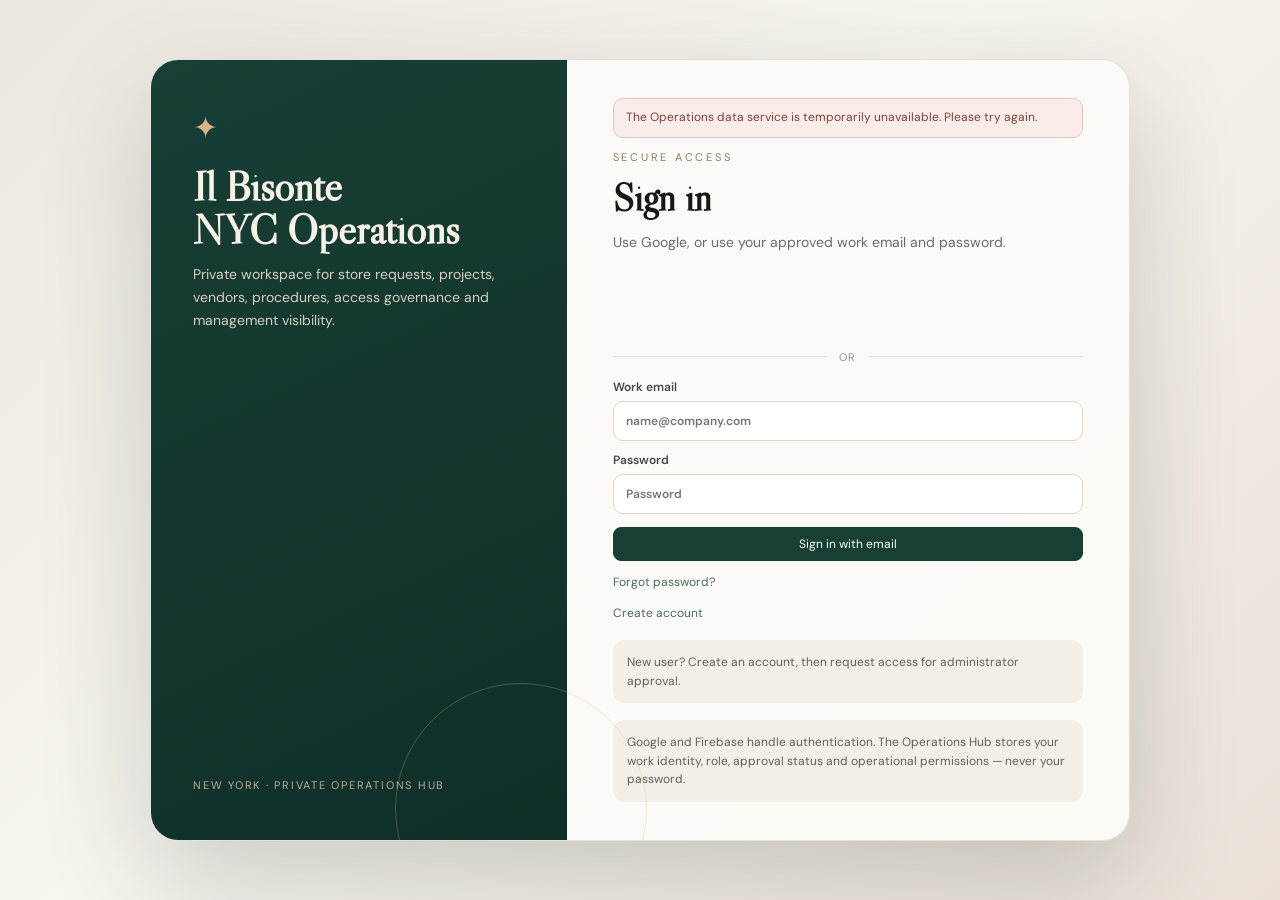
==== commit 7a2674ad: "Restore familiar sidebar and compact vendor register; load simpler overview" ====
--- a/index.html
+++ b/index.html
@@ -33,7 +33,6 @@
   <link rel="stylesheet" href="retail-systems.css?v=0105" />
   <link rel="stylesheet" href="professional-icons.css" />
   <link rel="stylesheet" href="i18n.css" />
-  <link rel="stylesheet" href="workspace-organizer.css?v=1" />
 </head>
 <body>
   <div id="app" class="app-shell">
@@ -97,10 +96,9 @@
   <script src="operations-control.js"></script>
   <script src="pm-worklog.js?v=0110"></script>
   <script src="intuitive-layout.js?v=0105"></script>
-  <script src="dashboard-primary.js?v=0111"></script>
+  <script src="dashboard-primary.js?v=0112"></script>
   <script src="retail-systems.js?v=0105"></script>
   <script src="professional-icons.js"></script>
   <script src="i18n.js"></script>
-  <script src="workspace-organizer.js?v=1"></script>
 </body>
 </html>
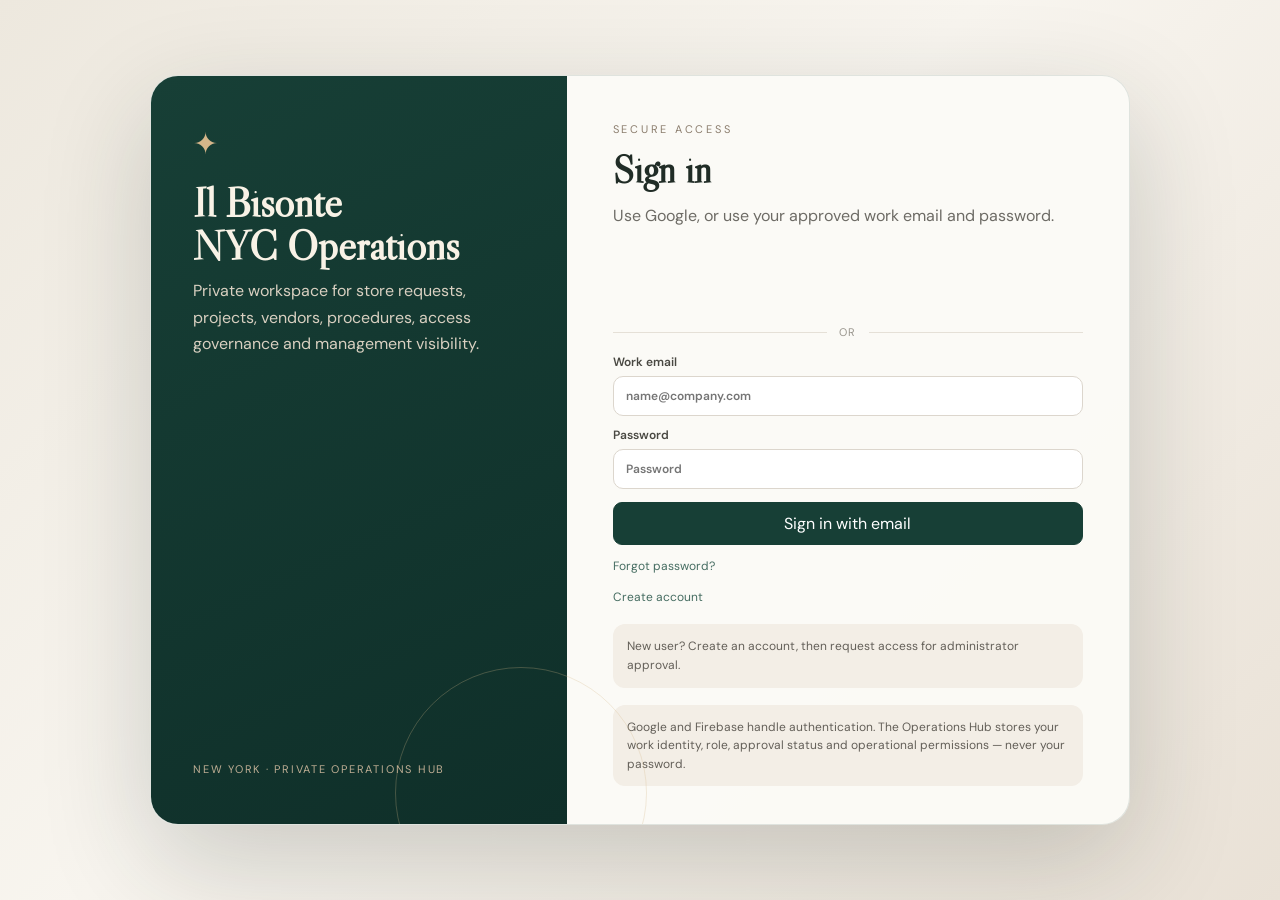
==== commit 21956060: "Make the simple store portal the homepage, retain full tools separately" ====
--- a/index.html
+++ b/index.html
@@ -8,7 +8,7 @@
   <meta name="apple-mobile-web-app-capable" content="yes" />
   <meta name="apple-mobile-web-app-status-bar-style" content="default" />
   <meta name="apple-mobile-web-app-title" content="IB Operations" />
-  <title>Il Bisonte NYC · Operations Hub</title>
+  <title>Il Bisonte NYC · Store Operations</title>
   <link rel="manifest" href="/manifest.webmanifest" />
   <link rel="icon" href="/icon.svg" type="image/svg+xml" />
   <link rel="apple-touch-icon" href="/icon.svg" />
@@ -16,22 +16,9 @@
   <link rel="preconnect" href="https://fonts.gstatic.com" crossorigin>
   <link href="https://fonts.googleapis.com/css2?family=DM+Sans:wght@400;500;600;700&family=Libre+Caslon+Display&display=swap" rel="stylesheet">
   <link rel="stylesheet" href="styles.css" />
-  <link rel="stylesheet" href="notifications.css" />
-  <link rel="stylesheet" href="access-modal.css" />
-  <link rel="stylesheet" href="ui-enhancements.css" />
-  <link rel="stylesheet" href="layout-v04.css" />
-  <link rel="stylesheet" href="pass-vault.css" />
   <link rel="stylesheet" href="auth.css" />
-  <link rel="stylesheet" href="roadmap.css" />
-  <link rel="stylesheet" href="project-workspace.css" />
-  <link rel="stylesheet" href="operations-control.css" />
   <link rel="stylesheet" href="pm-worklog.css" />
-  <link rel="stylesheet" href="mobile-v010.css" />
-  <link rel="stylesheet" href="intuitive-layout.css" />
-  <link rel="stylesheet" href="dashboard-now.css?v=0104" />
-  <link rel="stylesheet" href="overview-v2.css?v=0111" />
-  <link rel="stylesheet" href="retail-systems.css?v=0105" />
-  <link rel="stylesheet" href="professional-icons.css" />
+  <link rel="stylesheet" href="simple-hub.css?v=4" />
   <link rel="stylesheet" href="i18n.css" />
 </head>
 <body>
@@ -44,7 +31,7 @@
       </div>
       <nav id="sidebarNav" class="sidebar-nav"></nav>
       <div class="sidebar-foot">
-        <span>Private Operations Hub</span>
+        <span>Store Operations</span>
         <small>Production</small>
       </div>
     </aside>
@@ -53,7 +40,7 @@
       <header class="topbar">
         <div class="search-wrap">
           <span class="search-icon">⌕</span>
-          <input id="globalSearch" type="search" placeholder="Search projects, requests, vendors, or procedures..." />
+          <input id="globalSearch" type="search" placeholder="Search activities and issues…" />
         </div>
         <div class="topbar-actions">
           <span id="environmentBadge" class="env-badge">DEMO</span>
@@ -81,24 +68,12 @@
   <script src="auth.js"></script>
   <script src="signup.js"></script>
   <script src="data-provider.js"></script>
-  <script src="emazzanti-managed-it.js"></script>
   <script src="access-provider.js"></script>
   <script src="app.js?v=0111"></script>
   <script src="startup-fast.js"></script>
   <script src="role-bootstrap.js?v=0111"></script>
-  <script src="workspace-cache.js"></script>
-  <script src="notifications.js"></script>
-  <script src="ui-enhancements.js"></script>
-  <script src="pass-vault.js"></script>
-  <script src="roadmap-phase-workspace-v2.js"></script>
-  <script src="roadmap.js"></script>
-  <script src="project-workspace.js"></script>
-  <script src="operations-control.js"></script>
   <script src="pm-worklog.js?v=0110"></script>
-  <script src="intuitive-layout.js?v=0105"></script>
-  <script src="dashboard-primary.js?v=0112"></script>
-  <script src="retail-systems.js?v=0105"></script>
-  <script src="professional-icons.js"></script>
   <script src="i18n.js"></script>
+  <script src="simple-hub.js?v=4"></script>
 </body>
 </html>
--- a/simple-hub.css
+++ b/simple-hub.css
@@ -0,0 +1,91 @@
+/* Il Bisonte NYC — simple store workspace, September 2026 */
+:root{--ib-ink:#202c26;--ib-deep:#193e32;--ib-soft:#edf0e9;--ib-line:#e3e6df;--ib-gold:#b98355;--ib-muted:#68756c}
+body{background:#f5f6f2;color:var(--ib-ink)}
+.app-shell{grid-template-columns:224px minmax(0,1fr);background:#f5f6f2}
+.sidebar{background:var(--ib-deep);padding:27px 16px;box-shadow:none}
+.brand{padding:7px 7px 23px;cursor:pointer;text-align:left;border-bottom-color:rgba(255,255,255,.15)}
+.brand-mark{display:inline-grid;place-items:center;width:36px;height:36px;border-radius:12px;background:#d1af7b;color:#183e32;font-size:21px}
+.brand-name{font-size:25px;letter-spacing:.04em;margin-top:17px}
+.brand-sub{letter-spacing:.2em;margin-top:7px}
+.sidebar-nav{gap:7px;padding-top:22px}
+.nav-btn{width:100%;font-size:14px;font-weight:600;line-height:1.2;border-radius:11px;padding:12px 13px;transition:background .16s}
+.nav-btn.active{background:#f1eee5;color:#173f36}
+.nav-btn:hover:not(.active){background:rgba(255,255,255,.12)}
+.nav-icon{display:inline-flex;width:23px;justify-content:center;font-size:19px}
+.sidebar-foot{font-size:11px;line-height:1.6}
+.main-shell{background:#f5f6f2}
+.topbar{background:#fff;height:70px;box-shadow:none;padding:0 clamp(18px,3vw,42px);z-index:12}
+.search-wrap{width:min(460px,46vw)}
+.search-wrap input{background:#f6f7f4;border-color:#e4e7e0;border-radius:12px}
+.env-badge{background:#ecf2ec;color:#456a54;font-weight:700;letter-spacing:.06em}
+.page-root{padding:clamp(18px,3vw,42px);max-width:1400px;margin:0 auto}
+.simple-head{display:flex;justify-content:space-between;align-items:end;gap:20px;margin-bottom:24px}
+.simple-head h1{font:normal clamp(34px,4vw,52px)/1.05 'Libre Caslon Display',Georgia,serif;margin:4px 0 8px;color:var(--ib-deep)}
+.simple-head p{margin:0;color:var(--ib-muted);line-height:1.5}
+.simple-eyebrow{color:#a16b43;font-weight:800;letter-spacing:.16em;text-transform:uppercase;font-size:10px}
+.simple-quick{display:flex;gap:9px;flex-wrap:wrap}
+.simple-button{border:1px solid #d7ddd5;background:white;color:var(--ib-deep);font:600 13px 'DM Sans',sans-serif;border-radius:10px;padding:11px 15px;cursor:pointer;text-decoration:none;display:inline-flex;align-items:center;gap:7px;justify-content:center}
+.simple-button:hover{border-color:#97b3a5;background:#f4f8f4}
+.simple-button:focus-visible,.nav-btn:focus-visible,.simple-tab:focus-visible{outline:3px solid #9cb8a4;outline-offset:2px}
+.simple-button.primary{color:white;background:var(--ib-deep);border-color:var(--ib-deep)}
+.simple-button.primary:hover{background:#285545}
+.simple-button:disabled{opacity:.55;cursor:not-allowed}
+.simple-grid{display:grid;grid-template-columns:repeat(12,minmax(0,1fr));gap:15px}
+.simple-card{background:white;border:1px solid var(--ib-line);border-radius:17px;padding:21px;min-width:0;box-shadow:0 5px 22px rgba(27,55,37,.025)}
+.simple-card h2,.simple-card h3{font-size:18px;line-height:1.25;margin:0 0 7px;color:var(--ib-deep)}
+.simple-card p{margin:0;color:var(--ib-muted);line-height:1.55;font-size:13px}
+.simple-card.full{grid-column:span 12}.simple-card.half{grid-column:span 6}.simple-card.third{grid-column:span 4}.simple-card.quarter{grid-column:span 3}
+.simple-card-head{display:flex;align-items:center;justify-content:space-between;gap:12px;margin-bottom:15px}
+.simple-hero{grid-column:span 8;background:var(--ib-deep);border-color:var(--ib-deep);color:white;padding:28px;min-height:180px;display:flex;flex-direction:column;justify-content:space-between;position:relative;overflow:hidden}
+.simple-hero:after{content:'✦';position:absolute;right:33px;bottom:-60px;font-size:230px;color:rgba(255,255,255,.05);pointer-events:none}
+.simple-hero h2{color:white;font:normal 35px/1.1 'Libre Caslon Display',Georgia,serif;max-width:490px;margin:4px 0 9px}
+.simple-hero p{color:#deebe2;max-width:500px}
+.simple-hero .simple-button{position:relative;z-index:1;align-self:start;margin-top:20px}
+.simple-summary{grid-column:span 4;display:grid;gap:10px;padding:18px}
+.simple-summary .summary-row{display:flex;align-items:center;justify-content:space-between;padding:9px 5px;border-bottom:1px solid var(--ib-line);font-size:13px}
+.simple-summary .summary-row:last-child{border:0}
+.summary-num{font-size:23px;font-weight:700;color:var(--ib-deep)}
+.simple-list{display:grid;gap:10px}
+.simple-task{display:flex;gap:12px;align-items:flex-start;justify-content:space-between;padding:14px;border:1px solid var(--ib-line);border-radius:12px;background:#fff}
+.simple-task-main{min-width:0;flex:1}
+.simple-task-title{font-weight:700;font-size:14px;color:var(--ib-ink);overflow-wrap:anywhere}
+.simple-task-meta{margin-top:6px;font-size:12px;color:var(--ib-muted);line-height:1.5}
+.simple-task-actions{display:flex;flex-wrap:wrap;gap:7px;align-items:center;justify-content:end}
+.simple-task-actions .simple-button{padding:7px 10px;font-size:12px}
+.simple-chip{display:inline-flex;align-items:center;gap:5px;border-radius:999px;background:#eaf2e9;color:#356547;font-size:11px;font-weight:700;padding:5px 9px;white-space:nowrap}
+.simple-chip.wait{background:#fff1dc;color:#875d27}.simple-chip.done{background:#e6f3eb;color:#286746}.simple-chip.open{background:#eaf0f8;color:#3e6181}
+.simple-chip.muted{background:#f0f1ef;color:#5d6861}
+.simple-toolbar{display:flex;align-items:center;justify-content:space-between;gap:12px;flex-wrap:wrap;margin:0 0 16px}
+.simple-tabs{display:flex;gap:7px;flex-wrap:wrap}
+.simple-tab{border:1px solid var(--ib-line);background:#fff;border-radius:999px;padding:8px 12px;color:#58685e;font:600 12px 'DM Sans',sans-serif;cursor:pointer}
+.simple-tab.active{color:white;background:var(--ib-deep);border-color:var(--ib-deep)}
+.simple-count{color:var(--ib-muted);font-size:12px}
+.simple-vendors{display:grid;grid-template-columns:repeat(2,minmax(0,1fr));gap:15px}
+.simple-vendor{position:relative;display:flex;flex-direction:column;gap:13px}
+.simple-vendor-top{display:flex;gap:12px;align-items:center}
+.simple-vendor-icon{width:45px;height:45px;border-radius:13px;background:#eaf0e9;display:grid;place-items:center;color:var(--ib-deep);font-weight:900;font-size:18px;flex-shrink:0}
+.simple-vendor strong{font-size:18px;color:var(--ib-deep)}
+.simple-vendor small{font-size:12px;color:var(--ib-muted)}
+.simple-vendor .contact-line{font-size:13px;line-height:1.5}
+.simple-vendor .vendor-foot{margin-top:auto;display:flex;gap:8px;flex-wrap:wrap}
+.simple-vendor .vendor-note{background:#f5f6f3;border-radius:10px;padding:11px 12px;color:#516057;font-size:12px;line-height:1.5}
+.simple-systems{display:grid;grid-template-columns:repeat(3,minmax(0,1fr));gap:12px}
+.simple-system{border:1px solid var(--ib-line);border-radius:13px;background:#fff;padding:16px;min-width:0}
+.simple-system h3{font-size:15px;margin:0 0 6px;color:var(--ib-deep)}
+.simple-system p{font-size:12px;color:var(--ib-muted);line-height:1.5;margin:0 0 9px;overflow-wrap:anywhere}
+.simple-empty{background:#fff;border:1px dashed #cdd9ce;border-radius:12px;padding:25px;text-align:center;color:#64736a;font-size:13px;line-height:1.6}
+.simple-modal-cover{position:fixed;inset:0;z-index:100;background:rgba(17,35,25,.56);display:grid;place-items:center;padding:16px}
+.simple-modal{width:min(600px,96vw);max-height:min(90vh,850px);overflow:auto;background:#fff;border-radius:19px;padding:25px;box-shadow:0 24px 70px rgba(0,0,0,.19)}
+.simple-modal-head{display:flex;justify-content:space-between;align-items:center;gap:14px;margin-bottom:17px}
+.simple-modal h2{font:normal 30px 'Libre Caslon Display',Georgia,serif;color:var(--ib-deep);margin:0}
+.simple-form{display:grid;grid-template-columns:repeat(2,minmax(0,1fr));gap:14px}
+.simple-field{display:grid;gap:6px;min-width:0;color:#44534b;font-size:12px;font-weight:700}
+.simple-field.wide{grid-column:1/-1}
+.simple-field input,.simple-field select,.simple-field textarea{width:100%;border:1px solid #d8e0d7;border-radius:9px;padding:11px;color:#28382d;background:white;font:normal 13px 'DM Sans',sans-serif}
+.simple-field textarea{min-height:85px;resize:vertical}
+.simple-form-footer{display:flex;gap:8px;justify-content:flex-end;grid-column:1/-1;margin-top:6px}
+.simple-footer{font-size:11px;color:#819087;margin:23px 0 8px}
+.page-back{color:var(--ib-deep)}
+.pmw-grid,.pmw-kpis{min-width:0}
+@media(max-width:1030px){.simple-hero{grid-column:span 12}.simple-summary{grid-column:span 12}.simple-card.third{grid-column:span 6}.simple-card.quarter{grid-column:span 6}.simple-systems{grid-template-columns:repeat(2,minmax(0,1fr))}}
+@media(max-width:760px){.app-shell{display:block}.sidebar{position:static;min-height:auto;padding:15px 16px 9px}.brand{display:flex;align-items:center;gap:9px;padding:0 0 11px;border:0}.brand-mark{width:28px;height:28px;font-size:15px}.brand-name{font-size:18px;margin:0}.brand-sub{display:none}.sidebar-nav{display:flex;flex-direction:row;overflow-x:auto;gap:4px;padding:0 0 4px}.nav-btn{width:auto;flex:0 0 auto;padding:9px 10px;font-size:12px}.nav-icon{width:auto;font-size:14px}.sidebar-foot{display:none}.topbar{height:56px;padding:0 16px}.search-wrap{width:min(52vw,290px)}.search-wrap input{padding:9px 11px 9px 32px;font-size:12px}.search-icon{top:5px;left:10px}.env-badge,.role-label,.role-select{display:none}.page-root{padding:19px 14px}.simple-head{align-items:start;flex-direction:column;gap:14px}.simple-card{padding:16px}.simple-card.half,.simple-card.third,.simple-card.quarter{grid-column:span 12}.simple-hero{padding:20px;min-height:175px}.simple-hero h2{font-size:29px}.simple-vendors,.simple-systems{grid-template-columns:1fr}.simple-task{flex-direction:column}.simple-task-actions{width:100%;justify-content:flex-start}.simple-form{grid-template-columns:1fr}.simple-field{grid-column:1/-1}.simple-form-footer{flex-wrap:wrap}}
